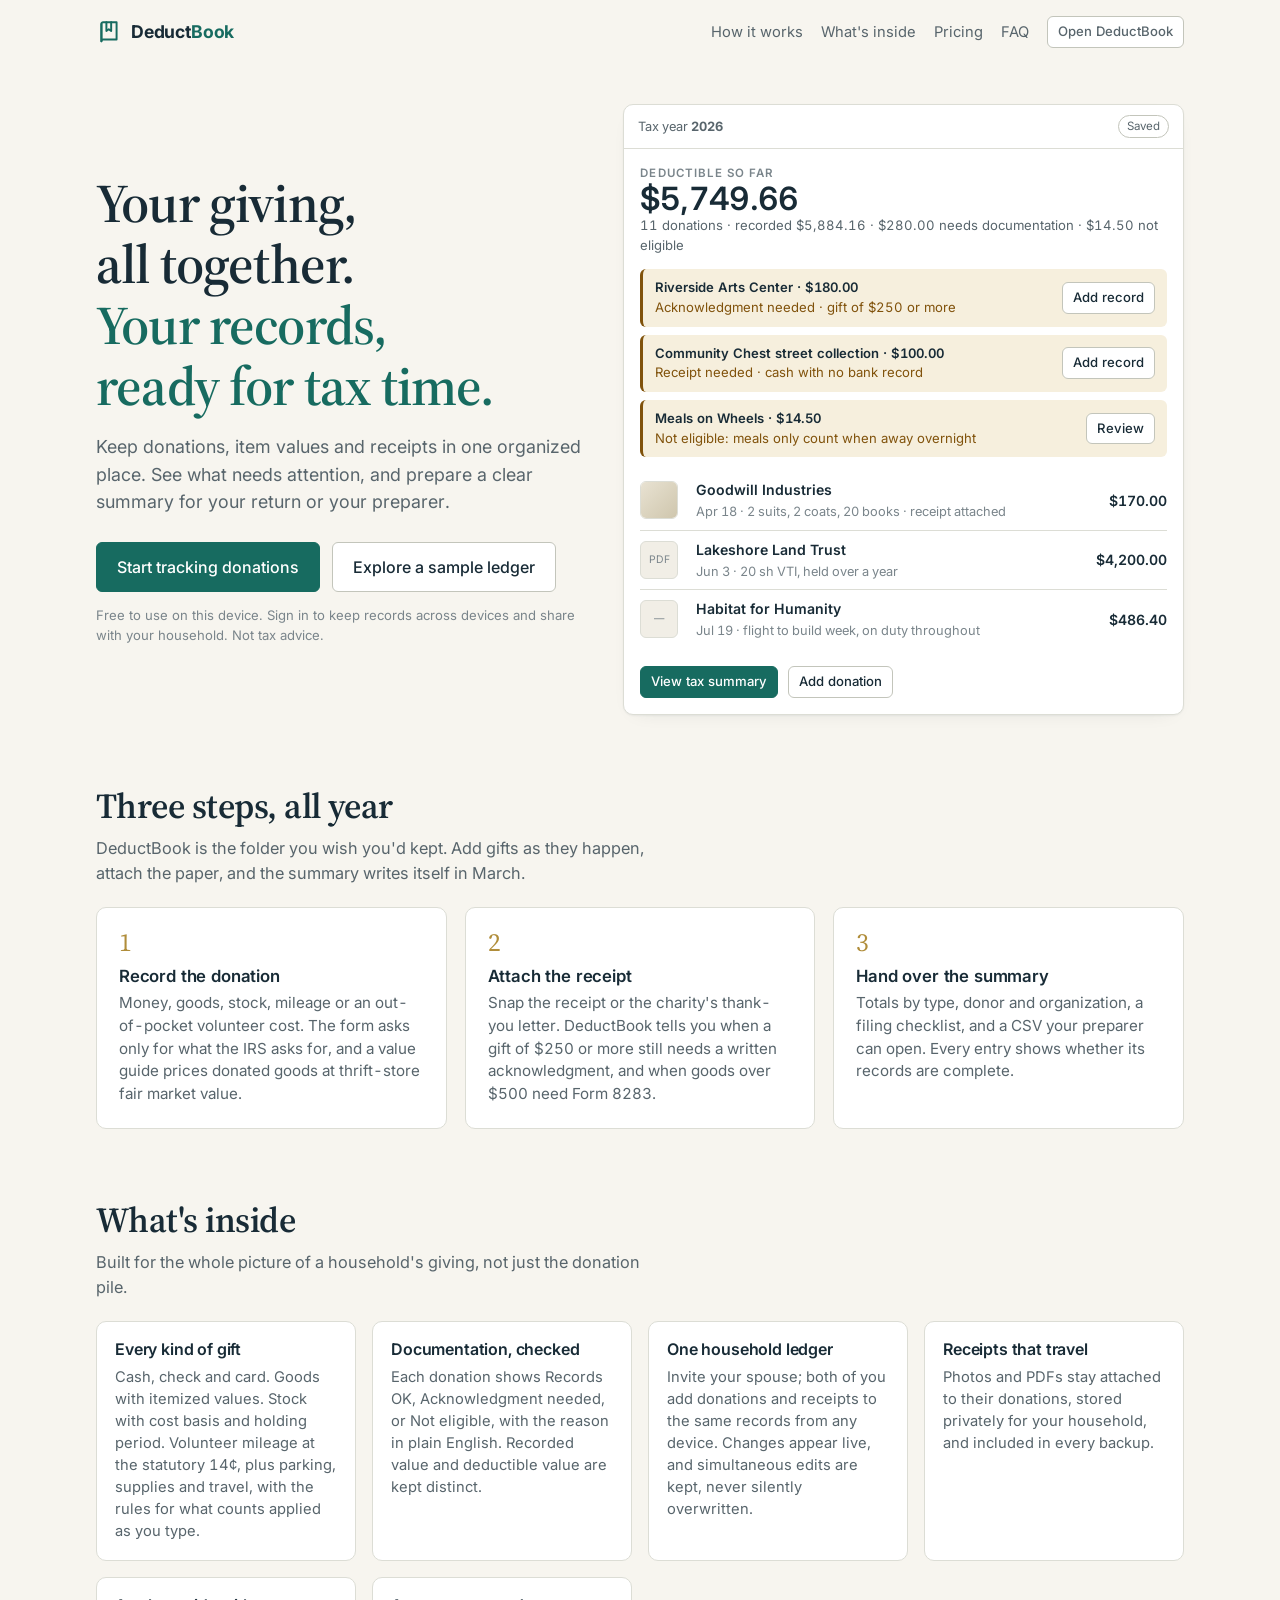
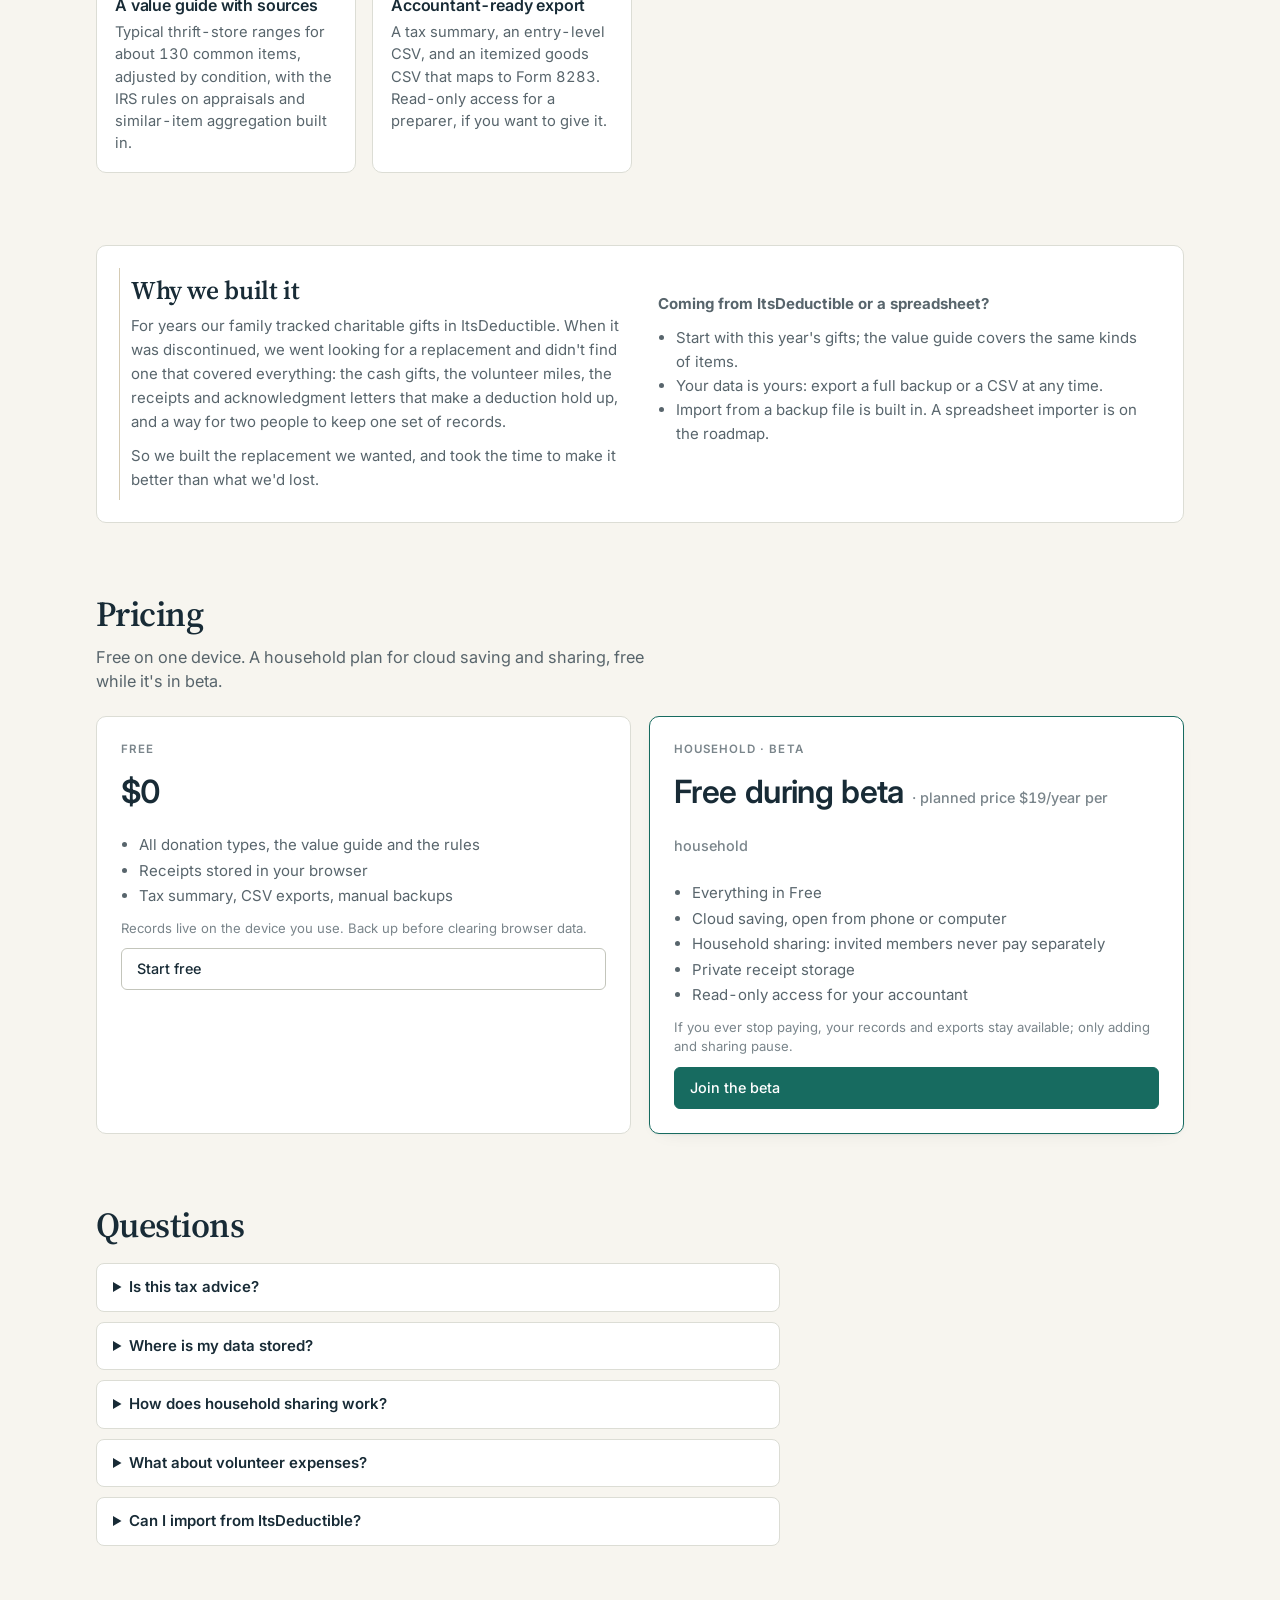
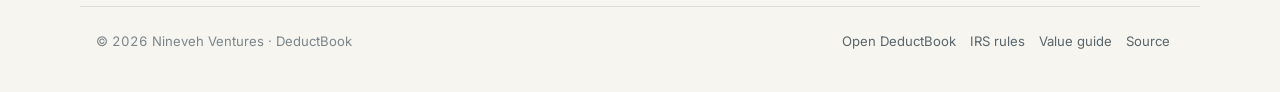
==== index.html @ 0beda6e9 "Rename to DeductBook and redesign: warm-paper palette, Inter + Source Serif 4, landing page at index" ====
<!DOCTYPE html>
<html lang="en">
<head>
<meta charset="UTF-8">
<meta name="viewport" content="width=device-width, initial-scale=1.0, viewport-fit=cover">
<title>DeductBook</title>
<meta name="description" content="Charitable donations, organized for tax time. Keep donations, item values and receipts in one place, see what needs attention, and prepare a clear summary for your return.">
<link rel="icon" href="data:image/svg+xml,%3Csvg xmlns='http://www.w3.org/2000/svg' viewBox='0 0 24 24' fill='none' stroke='%23176b60' stroke-width='2' stroke-linecap='round' stroke-linejoin='round'%3E%3Cpath d='M5 4.5A1.5 1.5 0 0 1 6.5 3H19v16H6.5A1.5 1.5 0 0 0 5 20.5z'/%3E%3Cpath d='M5 20.5V4.5'/%3E%3Cpath d='M14 3v8l-2.2-1.5L9.6 11V3'/%3E%3C/svg%3E">
<link rel="preconnect" href="https://fonts.googleapis.com">
<link rel="stylesheet" href="https://fonts.googleapis.com/css2?family=Inter:wght@400;500;600;700&family=Source+Serif+4:opsz,wght@8..60,600&display=swap">
<link rel="stylesheet" href="css/app.css">
<link rel="stylesheet" href="css/landing.css">
</head>
<body>

<header class="appbar land-header">
  <div class="appbar-inner">
    <a class="logo" href="./">
      <svg viewBox="0 0 24 24" fill="none" stroke="var(--accent)" stroke-width="1.8" stroke-linecap="round" stroke-linejoin="round" aria-hidden="true"><path d="M5 4.5A1.5 1.5 0 0 1 6.5 3H19v16H6.5A1.5 1.5 0 0 0 5 20.5z"/><path d="M5 20.5V4.5"/><path d="M14 3v8l-2.2-1.5L9.6 11V3"/></svg>
      <span class="name">Deduct<b>Book</b></span>
    </a>
    <div class="spacer"></div>
    <nav class="land-nav" aria-label="Page">
      <a href="#how">How it works</a>
      <a href="#features">What's inside</a>
      <a href="#pricing">Pricing</a>
      <a href="#faq">FAQ</a>
      <a class="btn sm" href="app.html">Open DeductBook</a>
    </nav>
  </div>
</header>

<main class="land">
  <section class="hero">
    <div>
      <h1 class="serif">Your giving, all together. <span>Your records, ready for tax time.</span></h1>
      <p class="lede">Keep donations, item values and receipts in one organized place. See what needs attention, and prepare a clear summary for your return or your preparer.</p>
      <div class="cta">
        <a class="btn primary" href="app.html">Start tracking donations</a>
        <a class="btn" href="app.html#sample">Explore a sample ledger</a>
      </div>
      <p class="fine">Free to use on this device. Sign in to keep records across devices and share with your household. Not tax advice.</p>
    </div>

    <!-- The real overview, with sample data -->
    <div class="shot" aria-label="DeductBook overview with sample data">
      <div class="shot-bar"><span>Tax year <b>2026</b></span><span class="pill">Saved</span></div>
      <div class="shot-body">
        <div>
          <div class="eyebrow">Deductible so far</div>
          <div class="big">$5,749.66</div>
          <div class="caption">11 donations · recorded $5,884.16 · $280.00 needs documentation · $14.50 not eligible</div>
        </div>
        <div class="attention-list">
          <div class="attention-item"><div class="what"><b>Riverside Arts Center · $180.00</b><span>Acknowledgment needed · gift of $250 or more</span></div><span class="btn sm">Add record</span></div>
          <div class="attention-item"><div class="what"><b>Community Chest street collection · $100.00</b><span>Receipt needed · cash with no bank record</span></div><span class="btn sm">Add record</span></div>
          <div class="attention-item"><div class="what"><b>Meals on Wheels · $14.50</b><span>Not eligible: meals only count when away overnight</span></div><span class="btn sm">Review</span></div>
        </div>
        <div class="recent">
          <div class="recent-item"><div class="thumb-sm"><div class="receipt-swatch"></div></div><div class="who"><b>Goodwill Industries</b><span>Apr 18 · 2 suits, 2 coats, 20 books · receipt attached</span></div><div class="amt">$170.00</div></div>
          <div class="recent-item"><div class="thumb-sm">PDF</div><div class="who"><b>Lakeshore Land Trust</b><span>Jun 3 · 20 sh VTI, held over a year</span></div><div class="amt">$4,200.00</div></div>
          <div class="recent-item"><div class="thumb-sm">—</div><div class="who"><b>Habitat for Humanity</b><span>Jul 19 · flight to build week, on duty throughout</span></div><div class="amt">$486.40</div></div>
        </div>
        <div class="actions"><span class="btn primary sm">View tax summary</span><span class="btn sm">Add donation</span></div>
      </div>
    </div>
  </section>

  <section id="how">
    <div class="section-head"><h2 class="serif">Three steps, all year</h2><p>DeductBook is the folder you wish you'd kept. Add gifts as they happen, attach the paper, and the summary writes itself in March.</p></div>
    <div class="steps" style="margin-top:22px">
      <div class="step"><div class="n">1</div><h3>Record the donation</h3><p>Money, goods, stock, mileage or an out-of-pocket volunteer cost. The form asks only for what the IRS asks for, and a value guide prices donated goods at thrift-store fair market value.</p></div>
      <div class="step"><div class="n">2</div><h3>Attach the receipt</h3><p>Snap the receipt or the charity's thank-you letter. DeductBook tells you when a gift of $250 or more still needs a written acknowledgment, and when goods over $500 need Form 8283.</p></div>
      <div class="step"><div class="n">3</div><h3>Hand over the summary</h3><p>Totals by type, donor and organization, a filing checklist, and a CSV your preparer can open. Every entry shows whether its records are complete.</p></div>
    </div>
  </section>

  <section id="features">
    <div class="section-head"><h2 class="serif">What's inside</h2><p>Built for the whole picture of a household's giving, not just the donation pile.</p></div>
    <div class="feature-grid" style="margin-top:22px">
      <div class="feature"><h3>Every kind of gift</h3><p>Cash, check and card. Goods with itemized values. Stock with cost basis and holding period. Volunteer mileage at the statutory 14¢, plus parking, supplies and travel, with the rules for what counts applied as you type.</p></div>
      <div class="feature"><h3>Documentation, checked</h3><p>Each donation shows Records OK, Acknowledgment needed, or Not eligible, with the reason in plain English. Recorded value and deductible value are kept distinct.</p></div>
      <div class="feature"><h3>One household ledger</h3><p>Invite your spouse; both of you add donations and receipts to the same records from any device. Changes appear live, and simultaneous edits are kept, never silently overwritten.</p></div>
      <div class="feature"><h3>Receipts that travel</h3><p>Photos and PDFs stay attached to their donations, stored privately for your household, and included in every backup.</p></div>
      <div class="feature"><h3>A value guide with sources</h3><p>Typical thrift-store ranges for about 130 common items, adjusted by condition, with the IRS rules on appraisals and similar-item aggregation built in.</p></div>
      <div class="feature"><h3>Accountant-ready export</h3><p>A tax summary, an entry-level CSV, and an itemized goods CSV that maps to Form 8283. Read-only access for a preparer, if you want to give it.</p></div>
    </div>
  </section>

  <section class="story" id="about">
    <div class="col">
      <h2 class="serif">Why we built it</h2>
      <p>For years our family tracked charitable gifts in ItsDeductible. When it was discontinued, we went looking for a replacement and didn't find one that covered everything: the cash gifts, the volunteer miles, the receipts and acknowledgment letters that make a deduction hold up, and a way for two people to keep one set of records.</p>
      <p>So we built the replacement we wanted, and took the time to make it better than what we'd lost.</p>
    </div>
    <div class="col">
      <p><b>Coming from ItsDeductible or a spreadsheet?</b></p>
      <ul>
        <li>Start with this year's gifts; the value guide covers the same kinds of items.</li>
        <li>Your data is yours: export a full backup or a CSV at any time.</li>
        <li>Import from a backup file is built in. A spreadsheet importer is on the roadmap.</li>
      </ul>
    </div>
  </section>

  <section id="pricing">
    <div class="section-head"><h2 class="serif">Pricing</h2><p>Free on one device. A household plan for cloud saving and sharing, free while it's in beta.</p></div>
    <div class="pricing" style="margin-top:22px">
      <div class="plan">
        <div class="eyebrow">Free</div>
        <div class="price">$0</div>
        <ul>
          <li>All donation types, the value guide and the rules</li>
          <li>Receipts stored in your browser</li>
          <li>Tax summary, CSV exports, manual backups</li>
        </ul>
        <p class="note">Records live on the device you use. Back up before clearing browser data.</p>
        <a class="btn" href="app.html">Start free</a>
      </div>
      <div class="plan featured">
        <div class="eyebrow">Household · beta</div>
        <div class="price">Free during beta <small>· planned price $19/year per household</small></div>
        <ul>
          <li>Everything in Free</li>
          <li>Cloud saving, open from phone or computer</li>
          <li>Household sharing: invited members never pay separately</li>
          <li>Private receipt storage</li>
          <li>Read-only access for your accountant</li>
        </ul>
        <p class="note">If you ever stop paying, your records and exports stay available; only adding and sharing pause.</p>
        <a class="btn primary" href="app.html">Join the beta</a>
      </div>
    </div>
  </section>

  <section id="faq">
    <div class="section-head"><h2 class="serif">Questions</h2></div>
    <div class="faq" style="margin-top:18px">
      <details><summary>Is this tax advice?</summary><p>No. DeductBook organizes your records and explains the IRS rules in plain English, citing Publication 526 and 561. Confirm deductions with a qualified preparer. It doesn't file returns and doesn't promise a refund.</p></details>
      <details><summary>Where is my data stored?</summary><p>Without an account, only in your browser; nothing is uploaded. With a household account, in a database and private file storage where access is limited to the people in your household. Either way you can export everything.</p></details>
      <details><summary>How does household sharing work?</summary><p>Donations belong to a household, not a person. The owner invites people by email. Members can add and edit; viewers, like an accountant, can only read and export. If two people edit the same donation at once, both versions are kept for you to choose from.</p></details>
      <details><summary>What about volunteer expenses?</summary><p>Mileage is deductible at 14¢ a mile plus parking and tolls. Supplies, uniforms with no everyday use, and travel away from home on real charity duty count. Your time, local meals, and childcare don't. DeductBook applies these rules as you fill in the form.</p></details>
      <details><summary>Can I import from ItsDeductible?</summary><p>Not directly yet. You can start with this year's gifts and value items with the same kind of guide. A spreadsheet importer is on the roadmap.</p></details>
    </div>
  </section>
</main>

<footer class="land-footer">
  <div class="inner">
    <span>© 2026 Nineveh Ventures · DeductBook</span>
    <span><a href="app.html">Open DeductBook</a><a href="app.html#rules">IRS rules</a><a href="app.html#guide">Value guide</a><a href="https://github.com/a2raya83/giving-ledger" target="_blank" rel="noopener">Source</a></span>
  </div>
</footer>
</body>
</html>
---- css/app.css ----
/* DeductBook — application stylesheet
   A well-kept tax notebook: warm paper, deep ink, clear numbers, one restrained teal. */
:root {
  color-scheme: light;
  --bg: #f7f5ef;            /* warm paper */
  --surface: #ffffff;
  --surface-2: #f1eee6;
  --ink: #182b36;           /* deep ink */
  --ink-2: #58656c;         /* slate */
  --muted: #7a858b;
  --line: #dcddd5;          /* soft stone */
  --line-strong: #c3c5bb;
  --rule: #d5cbb4;          /* notebook margin rule */
  --accent: #176b60;        /* muted teal */
  --accent-ink: #ffffff;
  --accent-soft: #e2efec;
  --gold: #b08d3a;          /* decorative, sparingly */
  --warn: #80520b;          /* dark amber text */
  --warn-soft: #f6efdd;     /* pale cream */
  --danger: #9b3b2e;
  --danger-soft: #f6e6e2;
  --ok: #176b60;
  --ok-soft: #e2efec;
  --shadow: 0 1px 2px rgba(24,43,54,0.05), 0 6px 20px -14px rgba(24,43,54,0.18);
  --s1: #2a78d6; --s2: #eb6834; --s3: #1baf7a; --s4: #eda100; --s5: #e87ba4;
  --font-display: "Source Serif 4", Georgia, "Times New Roman", serif;
  --font-body: "Inter", "Segoe UI", system-ui, -apple-system, sans-serif;
  --radius: 8px;
}
@media (prefers-color-scheme: dark) {
  :root:not([data-theme="light"]) {
    color-scheme: dark;
    --bg: #15191b; --surface: #1d2226; --surface-2: #252b30;
    --ink: #e9e6de; --ink-2: #b3b9bc; --muted: #8b9498;
    --line: #2f373c; --line-strong: #4a545a; --rule: #4a4636;
    --accent: #5fb8a8; --accent-ink: #0f1a17; --accent-soft: #1d3530;
    --gold: #c9a95a;
    --warn: #e3b268; --warn-soft: #3b2f18;
    --danger: #e08a7d; --danger-soft: #3e2521;
    --ok: #5fb8a8; --ok-soft: #1d3530;
    --shadow: 0 1px 2px rgba(0,0,0,0.3), 0 8px 24px -12px rgba(0,0,0,0.5);
    --s1: #3987e5; --s2: #d95926; --s3: #199e70; --s4: #c98500; --s5: #d55181;
  }
}
:root[data-theme="dark"] {
  color-scheme: dark;
  --bg: #15191b; --surface: #1d2226; --surface-2: #252b30;
  --ink: #e9e6de; --ink-2: #b3b9bc; --muted: #8b9498;
  --line: #2f373c; --line-strong: #4a545a; --rule: #4a4636;
  --accent: #5fb8a8; --accent-ink: #0f1a17; --accent-soft: #1d3530;
  --gold: #c9a95a;
  --warn: #e3b268; --warn-soft: #3b2f18;
  --danger: #e08a7d; --danger-soft: #3e2521;
  --ok: #5fb8a8; --ok-soft: #1d3530;
  --shadow: 0 1px 2px rgba(0,0,0,0.3), 0 8px 24px -12px rgba(0,0,0,0.5);
  --s1: #3987e5; --s2: #d95926; --s3: #199e70; --s4: #c98500; --s5: #d55181;
}

*, *::before, *::after { box-sizing: border-box; }
html, body { margin: 0; }
body {
  font-family: var(--font-body);
  font-size: 15px;
  line-height: 1.5;
  color: var(--ink);
  background: var(--bg);
  -webkit-font-smoothing: antialiased;
  font-variant-numeric: tabular-nums;
}
h1, h2, h3, h4 { font-family: var(--font-body); font-weight: 600; line-height: 1.2; margin: 0; text-wrap: balance; letter-spacing: -0.01em; }
h1 { font-size: 1.2rem; }
h2 { font-size: 1.35rem; }
h3 { font-size: 1.02rem; }
p { margin: 0; }
a { color: var(--accent); }
button { font: inherit; color: inherit; }
input, select, textarea { font: inherit; color: var(--ink); }
[hidden] { display: none !important; }
.sr-only { position: absolute; width: 1px; height: 1px; overflow: hidden; clip: rect(0 0 0 0); white-space: nowrap; }
.num { font-variant-numeric: tabular-nums; }
.muted { color: var(--muted); }
.small { font-size: 0.85rem; }
.eyebrow { font-size: 0.72rem; letter-spacing: 0.09em; text-transform: uppercase; color: var(--muted); font-weight: 600; }

/* Brand mark: a book with a bookmark */
.logo { display: inline-flex; align-items: center; gap: 9px; text-decoration: none; color: var(--ink); }
.logo svg { width: 26px; height: 26px; flex: none; }
.logo .name { font-weight: 700; letter-spacing: -0.01em; font-size: 1.1rem; }
.logo .name b { color: var(--accent); font-weight: 700; }

/* App bar */
.appbar {
  position: sticky; top: env(safe-area-inset-top, 0px); z-index: 20;
  background: var(--surface); border-bottom: 1px solid var(--line);
}
.appbar-inner {
  max-width: 1120px; margin: 0 auto; padding: 10px 16px;
  display: flex; align-items: center; gap: 12px; flex-wrap: wrap;
}
.appbar .spacer { flex: 1; }
.brand-sub { font-size: 0.72rem; color: var(--muted); display: block; margin-top: -2px; }
.yearpick { display: flex; align-items: center; gap: 8px; }
.yearpick label { font-size: 0.8rem; color: var(--ink-2); }
.yearpick select { border: 1px solid var(--line-strong); border-radius: 6px; padding: 6px 8px; background: var(--surface); }

/* Nav tabs */
.tabs {
  max-width: 1120px; margin: 0 auto; padding: 0 16px;
  display: flex; gap: 2px; overflow-x: auto; scrollbar-width: none; align-items: center;
}
.tabs::-webkit-scrollbar { display: none; }
.tab {
  background: none; border: 0; border-bottom: 2px solid transparent;
  padding: 10px 12px; color: var(--ink-2); cursor: pointer; white-space: nowrap;
  font-weight: 500; font-size: 0.92rem;
}
.tab:hover { color: var(--ink); }
.tab[aria-selected="true"] { color: var(--accent); border-bottom-color: var(--accent); font-weight: 600; }
.tab .count { display: inline-block; margin-left: 6px; font-size: 0.72rem; background: var(--surface-2); color: var(--ink-2); padding: 1px 7px; border-radius: 99px; }
.tabs .more { margin-left: auto; display: flex; gap: 2px; }
.tabs .more .tab { font-size: 0.85rem; color: var(--muted); }

main { max-width: 1120px; margin: 0 auto; padding-block: 22px 96px; padding-inline: 16px; }
.view { display: grid; gap: 22px; }
.view-head { display: flex; align-items: flex-end; justify-content: space-between; gap: 16px; flex-wrap: wrap; }
.view-head p { color: var(--ink-2); max-width: 62ch; margin-top: 4px; }

/* Cards & panels: fine borders, restrained shadows */
.card { background: var(--surface); border: 1px solid var(--line); border-radius: var(--radius); padding: 18px; }
.card.raised { box-shadow: var(--shadow); }
.card h3 { margin-bottom: 4px; }
.card-head { display: flex; align-items: center; justify-content: space-between; gap: 12px; margin-bottom: 14px; flex-wrap: wrap; }
.card-head p { color: var(--muted); font-size: 0.88rem; }
/* Notebook margin: a single red-brown rule down the left of the page's key documents */
.ruled { position: relative; padding-left: 26px; }
.ruled::before { content: ""; position: absolute; left: 14px; top: 12px; bottom: 12px; width: 1px; background: var(--rule); }

/* Stat tiles */
.stats { display: grid; grid-template-columns: repeat(auto-fit, minmax(160px, 1fr)); gap: 10px; }
.stat { background: var(--surface); border: 1px solid var(--line); border-radius: var(--radius); padding: 14px 16px; min-width: 0; overflow-wrap: anywhere; }
.stat .label { font-size: 0.8rem; color: var(--ink-2); }
.stat .value { font-weight: 600; font-size: 1.55rem; line-height: 1.1; margin-top: 4px; letter-spacing: -0.01em; }
.stat.hero .value { font-size: 2.2rem; }
.stat .sub { font-size: 0.78rem; color: var(--muted); margin-top: 4px; }
.stat.attention { border-color: var(--warn); }
.stat.attention .value { color: var(--warn); }

/* Overview */
.overview-top { display: grid; grid-template-columns: minmax(0, 1.2fr) minmax(0, 1fr); gap: 14px; align-items: stretch; }
.overview-hero { display: grid; gap: 6px; }
.overview-hero .big { font-size: 2.6rem; font-weight: 600; letter-spacing: -0.02em; line-height: 1.05; }
.overview-hero .caption { color: var(--ink-2); font-size: 0.9rem; }
.overview-hero .row { display: flex; gap: 14px; flex-wrap: wrap; margin-top: 10px; font-size: 0.85rem; color: var(--ink-2); }
.overview-hero .row b { color: var(--ink); font-weight: 600; }
.attention-list { display: grid; gap: 8px; }
.attention-item { display: flex; align-items: center; gap: 10px; padding: 9px 12px; border-radius: 6px; background: var(--warn-soft); border-left: 3px solid var(--warn); font-size: 0.88rem; }
.attention-item .what { flex: 1; min-width: 0; }
.attention-item .what b { display: block; font-weight: 600; color: var(--ink); }
.attention-item .what span { color: var(--warn); }
.next-steps { display: grid; gap: 8px; }
.next-step { display: flex; align-items: center; gap: 10px; padding: 10px 12px; border: 1px solid var(--line); border-radius: 6px; background: var(--surface); }
.next-step .n { width: 22px; height: 22px; border-radius: 99px; background: var(--accent-soft); color: var(--accent); display: grid; place-items: center; font-size: 0.75rem; font-weight: 700; flex: none; }
.next-step .t { flex: 1; min-width: 0; font-size: 0.9rem; }
.next-step .t span { display: block; color: var(--muted); font-size: 0.78rem; }
.recent { display: grid; gap: 0; }
.recent-item { display: grid; grid-template-columns: 44px 1fr auto; gap: 12px; align-items: center; padding: 10px 0; border-bottom: 1px solid var(--line); }
.recent-item:last-child { border-bottom: 0; }
.recent-item .thumb-sm { width: 44px; height: 44px; border-radius: 6px; background: var(--surface-2); border: 1px solid var(--line); overflow: hidden; display: grid; place-items: center; font-size: 0.65rem; color: var(--muted); }
.recent-item .thumb-sm img { width: 100%; height: 100%; object-fit: cover; }
.recent-item .who { min-width: 0; }
.recent-item .who b { display: block; font-weight: 600; white-space: nowrap; overflow: hidden; text-overflow: ellipsis; }
.recent-item .who span { font-size: 0.8rem; color: var(--muted); }
.recent-item .amt { font-weight: 600; white-space: nowrap; }

/* Breakdown bar */
.breakdown { display: grid; gap: 10px; }
.bar { display: flex; height: 20px; border-radius: 5px; overflow: hidden; background: var(--surface-2); gap: 2px; }
.bar span { display: block; height: 100%; min-width: 0; }
.legend { display: flex; flex-wrap: wrap; gap: 6px 18px; font-size: 0.85rem; }
.legend .key { display: inline-flex; align-items: center; gap: 7px; color: var(--ink-2); }
.legend .swatch { width: 10px; height: 10px; border-radius: 3px; display: inline-block; }
.legend .key b { color: var(--ink); font-weight: 600; }
.c1 { background: var(--s1); } .c2 { background: var(--s2); } .c3 { background: var(--s3); } .c4 { background: var(--s4); } .c5 { background: var(--s5); }

/* Forms */
.form-grid { display: grid; grid-template-columns: repeat(12, minmax(0, 1fr)); gap: 12px 14px; }
.field { display: flex; flex-direction: column; gap: 5px; grid-column: span 6; min-width: 0; }
.field.w3 { grid-column: span 3; } .field.w4 { grid-column: span 4; } .field.w8 { grid-column: span 8; } .field.w12 { grid-column: span 12; }
.field label { font-size: 0.8rem; font-weight: 600; color: var(--ink-2); }
.field .hint { font-size: 0.76rem; color: var(--muted); }
.field input, .field select, .field textarea {
  background: var(--surface); border: 1px solid var(--line-strong); border-radius: 6px;
  padding: 8px 10px; min-height: 38px; width: 100%;
}
.field textarea { min-height: 70px; resize: vertical; }
.field input:focus-visible, .field select:focus-visible, .field textarea:focus-visible, .btn:focus-visible, .tab:focus-visible {
  outline: 2px solid var(--accent); outline-offset: 2px;
}
.form-section { grid-column: span 12; display: flex; align-items: center; gap: 10px; margin-top: 4px; font-size: 0.75rem; letter-spacing: 0.08em; text-transform: uppercase; color: var(--muted); font-weight: 600; }
.form-section::after { content: ""; flex: 1; height: 1px; background: var(--line); }
.check { display: flex; align-items: flex-start; gap: 9px; font-size: 0.9rem; grid-column: span 6; min-width: 0; }
.check > span { min-width: 0; overflow-wrap: anywhere; }
.check input { margin-top: 3px; accent-color: var(--accent); }
.check .hint { display: block; font-size: 0.76rem; color: var(--muted); }
.check.w12 { grid-column: span 12; }
.money-input { position: relative; }
.money-input::before { content: "$"; position: absolute; left: 10px; top: 50%; transform: translateY(-50%); color: var(--muted); }
.money-input input { padding-left: 22px; }

.segmented { display: flex; flex-wrap: wrap; gap: 6px; }
.segmented button {
  border: 1px solid var(--line-strong); background: var(--surface); border-radius: 99px;
  padding: 7px 13px; cursor: pointer; font-size: 0.88rem; color: var(--ink-2);
}
.segmented button[aria-pressed="true"] { background: var(--accent); color: var(--accent-ink); border-color: var(--accent); }

.btn {
  display: inline-flex; align-items: center; gap: 7px; border-radius: 6px; padding: 9px 15px;
  border: 1px solid var(--line-strong); background: var(--surface); cursor: pointer; font-weight: 500; font-size: 0.9rem;
  text-decoration: none; color: var(--ink);
}
.btn:hover { background: var(--surface-2); }
.btn.primary { background: var(--accent); color: var(--accent-ink); border-color: var(--accent); }
.btn.primary:hover { filter: brightness(1.08); }
.btn.danger { color: var(--danger); border-color: var(--danger); }
.btn.danger:hover { background: var(--danger-soft); }
.btn.sm { padding: 5px 10px; font-size: 0.82rem; }
.btn.link { border: 0; background: none; color: var(--accent); padding: 4px 6px; }
.btn:disabled { opacity: 0.5; cursor: not-allowed; }
.actions { display: flex; gap: 10px; flex-wrap: wrap; align-items: center; margin-top: 16px; }

/* Items sub-table (non-cash) */
.items { display: grid; gap: 8px; }
.item-row { display: grid; grid-template-columns: 2fr 1.2fr 1fr 0.6fr 0.9fr 0.9fr auto; gap: 8px; align-items: center; }
.item-row .cell { display: contents; font-weight: 400; font-size: 1rem; }
.item-row .cell > span { display: none; }
.item-row input, .item-row select { border: 1px solid var(--line-strong); border-radius: 6px; padding: 7px 9px; min-height: 36px; background: var(--surface); width: 100%; min-width: 0; }
.item-row .total { text-align: right; font-weight: 600; }
.items-head { display: grid; grid-template-columns: 2fr 1.2fr 1fr 0.6fr 0.9fr 0.9fr auto; gap: 8px; font-size: 0.72rem; font-weight: 600; color: var(--muted); text-transform: uppercase; letter-spacing: 0.06em; }
.icon-btn { border: 0; background: none; cursor: pointer; color: var(--muted); font-size: 1.1rem; padding: 4px 6px; border-radius: 6px; line-height: 1; }
.icon-btn:hover { color: var(--danger); background: var(--danger-soft); }

/* Flags / insight */
.flags { display: grid; gap: 8px; }
.flag { display: flex; gap: 10px; align-items: flex-start; padding: 9px 12px; border-radius: 6px; font-size: 0.88rem; border-left: 3px solid; }
.flag.info { background: var(--surface-2); border-color: var(--line-strong); color: var(--ink-2); }
.flag.ok { background: var(--ok-soft); border-color: var(--ok); }
.flag.warn, .flag.docs, .flag.limit { background: var(--warn-soft); border-color: var(--warn); }
.flag.stop { background: var(--danger-soft); border-color: var(--danger); }
.flag b { font-weight: 600; }
.insight { position: sticky; top: 96px; }
.insight .verdict { font-size: 1.3rem; font-weight: 600; margin-bottom: 6px; letter-spacing: -0.01em; }
.insight .verdict.ok { color: var(--ok); } .insight .verdict.warn, .insight .verdict.docs { color: var(--warn); } .insight .verdict.stop { color: var(--danger); }
.two-col { display: grid; grid-template-columns: minmax(0, 1fr) 320px; gap: 18px; align-items: start; }

/* Receipts */
.drop {
  border: 1.5px dashed var(--line-strong); border-radius: 6px; padding: 14px; text-align: center; color: var(--ink-2); font-size: 0.88rem; cursor: pointer;
  background: var(--surface-2);
}
.drop.over { border-color: var(--accent); background: var(--accent-soft); }
.thumbs { display: flex; flex-wrap: wrap; gap: 8px; margin-top: 10px; }
.thumb { position: relative; width: 84px; height: 84px; border-radius: 6px; overflow: hidden; border: 1px solid var(--line); background: var(--surface-2); display: grid; place-items: center; font-size: 0.7rem; color: var(--ink-2); text-align: center; padding: 4px; }
.thumb img { width: 100%; height: 100%; object-fit: cover; }
.thumb .rm { position: absolute; top: 3px; right: 3px; background: var(--surface); border: 1px solid var(--line); border-radius: 99px; width: 20px; height: 20px; font-size: 0.75rem; cursor: pointer; line-height: 1; display: grid; place-items: center; }
.receipt-grid { display: grid; grid-template-columns: repeat(auto-fill, minmax(170px, 1fr)); gap: 12px; }
.receipt-card { border: 1px solid var(--line); border-radius: 6px; overflow: hidden; background: var(--surface); }
.receipt-card .img { height: 130px; background: var(--surface-2); display: grid; place-items: center; overflow: hidden; cursor: pointer; }
.receipt-card img { width: 100%; height: 100%; object-fit: cover; }
.receipt-card .meta { padding: 8px 10px; font-size: 0.8rem; }
.receipt-card .meta b { display: block; font-weight: 600; }

/* Ledger table */
.table-wrap { overflow-x: auto; }
table { width: 100%; border-collapse: collapse; font-size: 0.9rem; }
th { text-align: left; font-size: 0.72rem; text-transform: uppercase; letter-spacing: 0.07em; color: var(--muted); padding: 8px 10px; border-bottom: 1px solid var(--line-strong); font-weight: 600; white-space: nowrap; }
td { padding: 10px; border-bottom: 1px solid var(--line); vertical-align: top; }
td.r, th.r { text-align: right; }
tr.entry:hover td { background: var(--surface-2); }
td .org { font-weight: 600; }
td .sub { font-size: 0.8rem; color: var(--muted); }
.pill { display: inline-block; font-size: 0.72rem; padding: 2px 8px; border-radius: 99px; border: 1px solid var(--line-strong); color: var(--ink-2); white-space: nowrap; }
.pill.k-cash { border-color: var(--s1); } .pill.k-noncash { border-color: var(--s2); } .pill.k-stock { border-color: var(--s3); } .pill.k-mileage { border-color: var(--s4); } .pill.k-expense { border-color: var(--s5); }
.dot { display: inline-block; width: 8px; height: 8px; border-radius: 99px; margin-right: 5px; }
.badge { display: inline-flex; align-items: center; gap: 4px; font-size: 0.74rem; padding: 2px 8px; border-radius: 99px; white-space: nowrap; }
.badge::before { content: "●"; font-size: 0.55rem; }
.badge.warn, .badge.docs { background: var(--warn-soft); color: var(--warn); }
.badge.ok { background: var(--ok-soft); color: var(--ok); }
.badge.stop { background: var(--danger-soft); color: var(--danger); }
.badge.conflict { background: var(--danger-soft); color: var(--danger); }
.row-actions { display: flex; gap: 4px; justify-content: flex-end; white-space: nowrap; }
.filters { display: flex; gap: 10px; flex-wrap: wrap; align-items: center; margin-bottom: 12px; }
.filters input, .filters select { border: 1px solid var(--line-strong); border-radius: 6px; padding: 7px 10px; background: var(--surface); min-height: 36px; }
.empty { padding: 34px 16px; text-align: center; color: var(--ink-2); display: grid; gap: 10px; justify-items: center; }
.empty h3 { font-size: 1.1rem; }

/* Value guide */
.guide-table td:first-child { font-weight: 500; }
.guide-table .range { white-space: nowrap; }
.callout { background: var(--accent-soft); border-radius: var(--radius); padding: 14px 16px; font-size: 0.9rem; display: grid; gap: 6px; }
.callout.warn { background: var(--warn-soft); }
.callout h4 { font-size: 0.95rem; }
.rule-list { display: grid; gap: 10px; margin: 0; padding: 0; list-style: none; }
.rule-list li { display: grid; grid-template-columns: 26px 1fr; gap: 10px; align-items: start; }
.rule-list .mark { width: 22px; height: 22px; border-radius: 99px; display: grid; place-items: center; font-size: 0.75rem; font-weight: 700; }
.rule-list .yes { background: var(--ok-soft); color: var(--ok); }
.rule-list .no { background: var(--danger-soft); color: var(--danger); }
.rule-list .maybe { background: var(--warn-soft); color: var(--warn); }
.rule-list b { font-weight: 600; }
.rule-list p { font-size: 0.88rem; color: var(--ink-2); }

/* Tax summary: a deliverable */
.summary-grid { display: grid; grid-template-columns: repeat(auto-fit, minmax(300px, 1fr)); gap: 18px; }
.summary-doc { background: var(--surface); border: 1px solid var(--line); border-radius: var(--radius); padding: 22px 22px 22px 34px; position: relative; }
.summary-doc::before { content: ""; position: absolute; left: 22px; top: 18px; bottom: 18px; width: 1px; background: var(--rule); }
.summary-doc .doc-title { font-family: var(--font-display); font-size: 1.6rem; font-weight: 600; letter-spacing: -0.01em; }
.summary-doc .doc-sub { color: var(--ink-2); font-size: 0.9rem; margin-top: 2px; }
.kv { display: grid; grid-template-columns: 1fr auto; gap: 6px 14px; font-size: 0.92rem; margin: 0; }
.kv dt { color: var(--ink-2); } .kv dd { margin: 0; text-align: right; font-weight: 600; }
.kv .total { border-top: 1px solid var(--line-strong); padding-top: 6px; margin-top: 2px; }
.checklist { display: grid; gap: 8px; }
.checklist .item { display: grid; grid-template-columns: 22px 1fr; gap: 10px; align-items: start; font-size: 0.9rem; }
.checklist .item .mk { width: 18px; height: 18px; border-radius: 5px; display: grid; place-items: center; font-size: 0.7rem; font-weight: 700; margin-top: 2px; }
.mk.need { background: var(--warn-soft); color: var(--warn); } .mk.done { background: var(--ok-soft); color: var(--ok); } .mk.na { background: var(--surface-2); color: var(--muted); }

/* Modal & toast */
.modal-back { position: fixed; inset: 0; background: rgba(24,43,54,0.5); display: grid; place-items: center; z-index: 50; padding: 16px; }
.modal { background: var(--surface); border-radius: 10px; max-width: 560px; width: 100%; max-height: 90vh; overflow: auto; padding: 20px; box-shadow: var(--shadow); }
.modal.wide { max-width: 820px; }
.modal h3 { margin-bottom: 8px; }
.modal p { color: var(--ink-2); }
.modal img { max-width: 100%; border-radius: 6px; }
.toast { position: fixed; left: 50%; bottom: calc(20px + env(safe-area-inset-bottom, 0px)); transform: translateX(-50%) translateY(20px); background: var(--ink); color: var(--bg); padding: 10px 16px; border-radius: 6px; font-size: 0.9rem; opacity: 0; transition: opacity .2s, transform .2s; z-index: 60; pointer-events: none; max-width: calc(100% - 32px); }
.toast.show { opacity: 1; transform: translateX(-50%) translateY(0); }
footer { max-width: 1120px; margin: 0 auto; padding: 0 16px 40px; color: var(--muted); font-size: 0.8rem; line-height: 1.6; }
details.help summary { cursor: pointer; color: var(--accent); font-weight: 500; }
details.help { font-size: 0.88rem; color: var(--ink-2); }
kbd { font-family: inherit; background: var(--surface-2); border: 1px solid var(--line); border-radius: 4px; padding: 0 5px; font-size: 0.8rem; }
pre.export { background: var(--surface-2); border-radius: 6px; padding: 10px; font-size: 0.75rem; max-height: 220px; overflow: auto; white-space: pre; }
code { font-size: 0.8rem; background: var(--surface-2); padding: 1px 5px; border-radius: 4px; overflow-wrap: anywhere; }

/* Support & account */
.support { display: flex; justify-content: space-between; align-items: center; gap: 14px; flex-wrap: wrap; }
.support h4 { margin-bottom: 4px; }
.support > div:first-child { display: grid; gap: 4px; max-width: 60ch; }
.support-links { display: inline-flex; gap: 8px; flex-wrap: wrap; align-items: center; }
.support-foot { margin-bottom: 10px; color: var(--ink-2); }
.support-foot .support-links { margin-left: 6px; vertical-align: middle; }
.save-status { font-size: 0.78rem; padding: 4px 10px; border-radius: 99px; background: var(--surface-2); color: var(--ink-2); white-space: nowrap; }
.save-status[data-state="saved"] { background: var(--ok-soft); color: var(--ok); }
.save-status[data-state="saving"] { background: var(--surface-2); color: var(--ink-2); }
.save-status[data-state="failed"], .save-status[data-state="offline"], .save-status[data-state="denied"] { background: var(--danger-soft); color: var(--danger); cursor: pointer; }
#cloudHint { display: flex; align-items: center; gap: 12px; flex-wrap: wrap; }
#cloudHint span { flex: 1; min-width: 200px; }

/* Mobile action bar: add a donation, photograph a receipt */
.mobile-bar { display: none; }

@media (max-width: 860px) {
  .two-col { grid-template-columns: 1fr; }
  .insight { position: static; }
  .overview-top { grid-template-columns: 1fr; }
}
@media (max-width: 640px) {
  .field, .field.w3, .field.w4, .field.w8, .check { grid-column: span 12; }
  .item-row { grid-template-columns: repeat(2, minmax(0, 1fr)); border: 1px solid var(--line); border-radius: 6px; padding: 10px; }
  .items-head { display: none; }
  .item-row .cell { display: flex; flex-direction: column; gap: 3px; min-width: 0; }
  .item-row .cell > span { display: block; font-size: 0.7rem; font-weight: 600; color: var(--muted); text-transform: uppercase; letter-spacing: 0.06em; }
  .item-row .cell.desc-cell { grid-column: span 2; }
  .item-row .total::before { content: "Total: "; color: var(--muted); font-weight: 500; }
  .item-row .total { text-align: left; }
  .stat.hero .value { font-size: 1.8rem; }
  .overview-hero .big { font-size: 2.1rem; }
  .appbar-inner { gap: 8px; }
  .brand-sub { display: none; }
  .mobile-bar {
    display: flex; gap: 8px; position: fixed; left: 0; right: 0; bottom: 0; z-index: 30;
    padding: 10px 16px calc(10px + env(safe-area-inset-bottom, 0px));
    background: var(--surface); border-top: 1px solid var(--line);
  }
  .mobile-bar .btn { flex: 1; justify-content: center; min-height: 44px; }
  td .sub { white-space: normal; }
}
@media (prefers-reduced-motion: reduce) { * { transition: none !important; animation: none !important; } }
@media print {
  .appbar, .tabs, .actions, .filters, .row-actions, footer, .drop, .btn, .mobile-bar { display: none !important; }
  body { background: #fff; color: #000; }
  .card, .summary-doc { border-color: #999; break-inside: avoid; }
}
---- css/landing.css ----
/* DeductBook — landing page (shares tokens with app.css) */
.land-header { background: var(--bg); border-bottom: 0; position: static; }
.land-header .appbar-inner { padding-block: 16px; }
.land-nav { display: flex; gap: 18px; align-items: center; font-size: 0.92rem; }
.land-nav a { color: var(--ink-2); text-decoration: none; }
.land-nav a:hover { color: var(--ink); }
.land { max-width: 1120px; margin: 0 auto; padding: 0 16px 60px; display: grid; gap: 72px; }
.serif { font-family: var(--font-display); font-weight: 600; letter-spacing: -0.015em; line-height: 1.12; }

.hero { display: grid; grid-template-columns: minmax(0, 1fr) minmax(0, 1.15fr); gap: 40px; align-items: center; padding-top: 40px; }
.hero h1 { font-size: clamp(2.2rem, 4.6vw, 3.4rem); }
.hero h1 span { display: block; color: var(--accent); }
.hero .lede { font-size: 1.12rem; color: var(--ink-2); max-width: 46ch; margin-top: 16px; line-height: 1.55; }
.hero .cta { display: flex; gap: 12px; flex-wrap: wrap; margin-top: 26px; }
.hero .cta .btn { padding: 12px 20px; font-size: 1rem; }
.hero .fine { margin-top: 14px; font-size: 0.82rem; color: var(--muted); }

/* A faithful rendering of the app's overview, with sample data */
.shot { background: var(--surface); border: 1px solid var(--line); border-radius: 10px; box-shadow: var(--shadow); overflow: hidden; }
.shot-bar { display: flex; align-items: center; gap: 10px; padding: 10px 14px; border-bottom: 1px solid var(--line); font-size: 0.8rem; color: var(--ink-2); }
.shot-bar .pill { margin-left: auto; }
.shot-body { padding: 16px; display: grid; gap: 14px; }
.shot .big { font-size: 2rem; font-weight: 600; letter-spacing: -0.02em; line-height: 1.05; }
.shot .caption { color: var(--ink-2); font-size: 0.82rem; }
.shot .attention-item { font-size: 0.82rem; }
.shot .recent-item { padding: 8px 0; font-size: 0.88rem; }
.shot .recent-item .thumb-sm { width: 38px; height: 38px; }
.shot .actions { margin-top: 4px; }
.shot .receipt-swatch { width: 100%; height: 100%; background: linear-gradient(135deg, #e8e2d2, #cfc6ad); }

.steps { display: grid; grid-template-columns: repeat(3, minmax(0, 1fr)); gap: 18px; }
.step { background: var(--surface); border: 1px solid var(--line); border-radius: 10px; padding: 22px; }
.step .n { font-family: var(--font-display); font-size: 1.6rem; color: var(--gold); line-height: 1; }
.step h3 { margin-top: 10px; font-size: 1.05rem; }
.step p { color: var(--ink-2); margin-top: 6px; font-size: 0.95rem; }

.section-head { max-width: 62ch; }
.section-head h2 { font-size: clamp(1.6rem, 3vw, 2.2rem); }
.section-head p { color: var(--ink-2); margin-top: 10px; font-size: 1.02rem; }

.feature-grid { display: grid; grid-template-columns: repeat(auto-fit, minmax(240px, 1fr)); gap: 16px; }
.feature { padding: 18px; border: 1px solid var(--line); border-radius: 10px; background: var(--surface); }
.feature h3 { font-size: 1rem; }
.feature p { color: var(--ink-2); font-size: 0.92rem; margin-top: 6px; }

.story { display: grid; grid-template-columns: minmax(0, 1fr) minmax(0, 1fr); gap: 36px; align-items: start; padding: 30px 34px; border: 1px solid var(--line); border-radius: 10px; background: var(--surface); position: relative; }
.story::before { content: ""; position: absolute; left: 22px; top: 22px; bottom: 22px; width: 1px; background: var(--rule); }
.story h2 { font-size: 1.6rem; }
.story p { color: var(--ink-2); margin-top: 10px; line-height: 1.6; }
.story .col + .col { padding-top: 6px; }
.story ul { margin: 10px 0 0; padding-left: 18px; color: var(--ink-2); line-height: 1.6; }

.pricing { display: grid; grid-template-columns: repeat(auto-fit, minmax(280px, 1fr)); gap: 18px; }
.plan { border: 1px solid var(--line); border-radius: 10px; padding: 24px; background: var(--surface); display: grid; gap: 10px; align-content: start; }
.plan.featured { border-color: var(--accent); box-shadow: var(--shadow); }
.plan .price { font-size: 2rem; font-weight: 600; letter-spacing: -0.02em; }
.plan .price small { font-size: 0.9rem; font-weight: 500; color: var(--muted); letter-spacing: 0; }
.plan ul { margin: 6px 0 0; padding-left: 18px; color: var(--ink-2); line-height: 1.7; }
.plan .note { font-size: 0.82rem; color: var(--muted); }

.faq { display: grid; gap: 10px; max-width: 76ch; }
.faq details { border: 1px solid var(--line); border-radius: 8px; background: var(--surface); padding: 12px 16px; }
.faq summary { cursor: pointer; font-weight: 600; }
.faq p { color: var(--ink-2); margin-top: 8px; font-size: 0.95rem; line-height: 1.55; }

.land-footer { border-top: 1px solid var(--line); padding: 24px 16px 40px; color: var(--muted); font-size: 0.82rem; }
.land-footer .inner { max-width: 1120px; margin: 0 auto; display: flex; gap: 18px; flex-wrap: wrap; justify-content: space-between; }
.land-footer a { color: var(--ink-2); text-decoration: none; margin-right: 14px; }

@media (max-width: 860px) {
  .hero { grid-template-columns: 1fr; padding-top: 16px; }
  .steps { grid-template-columns: 1fr; }
  .story { grid-template-columns: 1fr; padding: 22px 22px 22px 30px; }
  .land { gap: 52px; }
  .land-nav { display: none; }
}
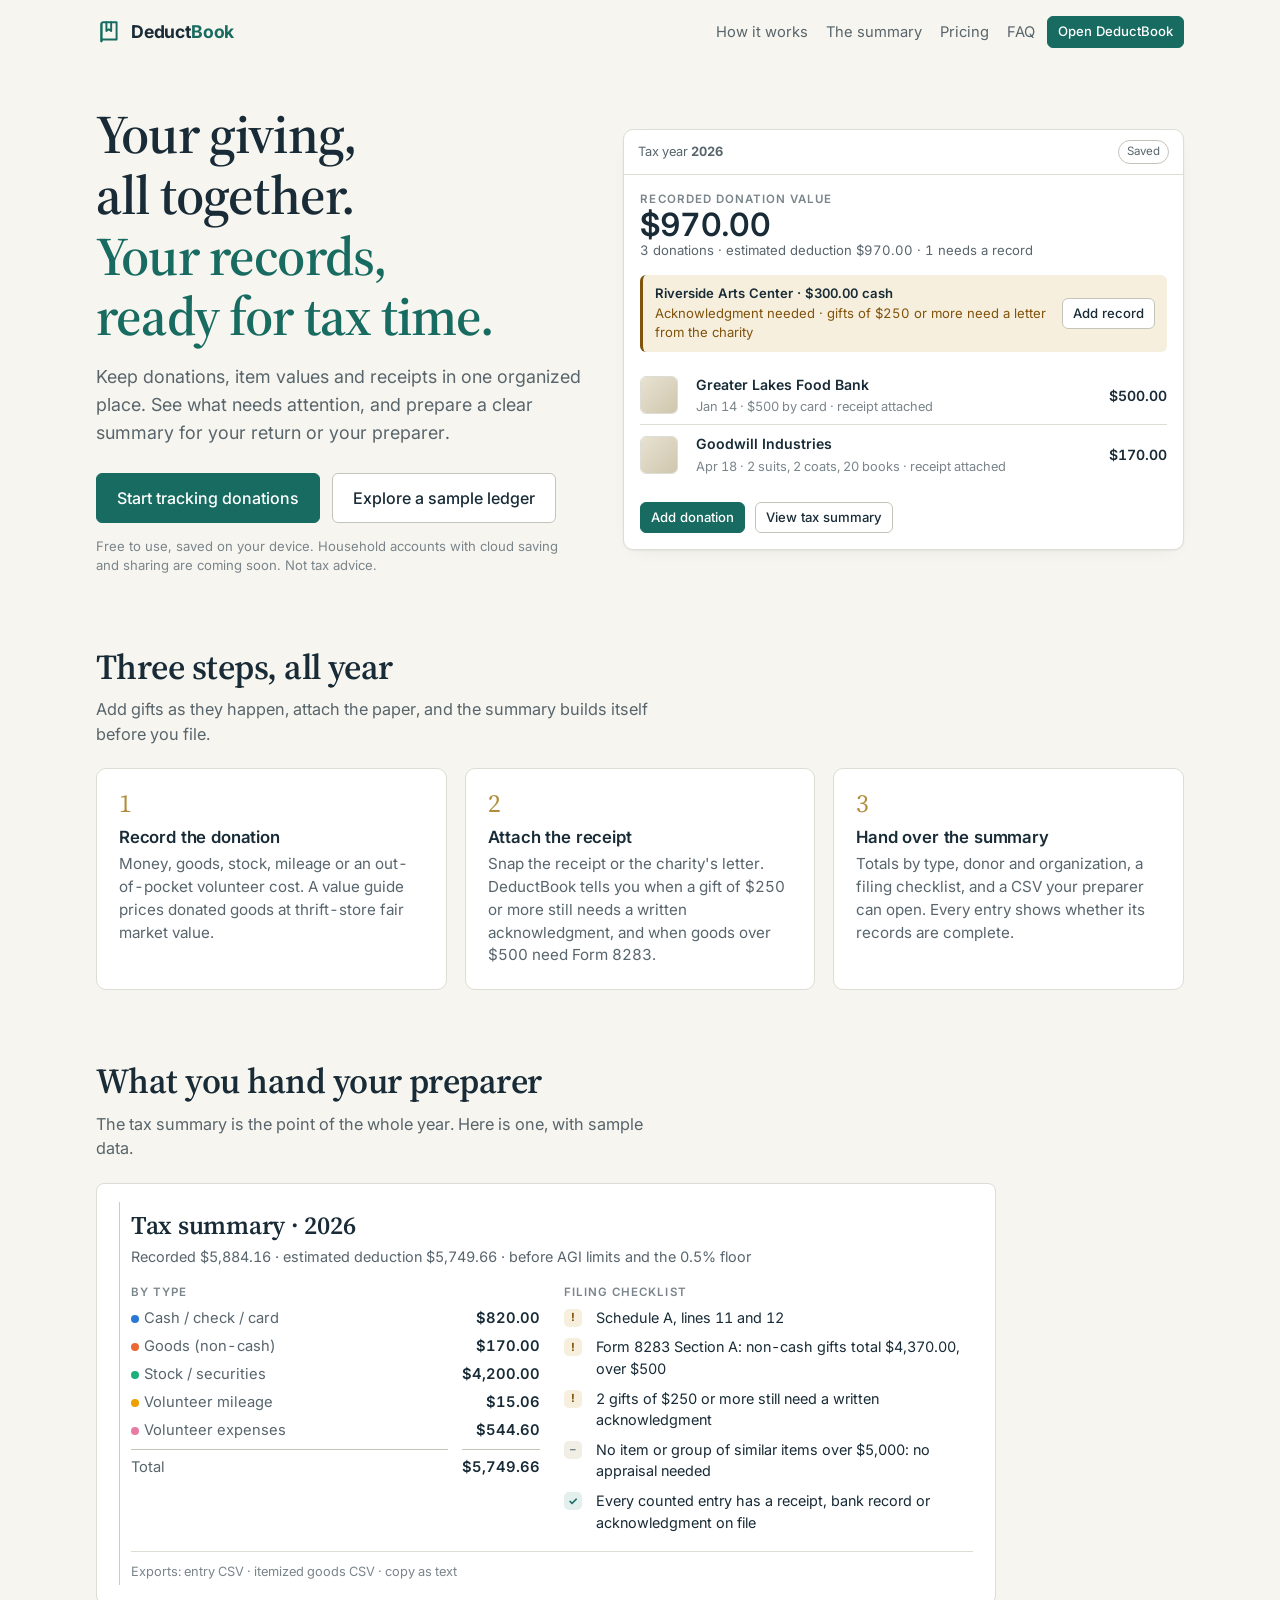
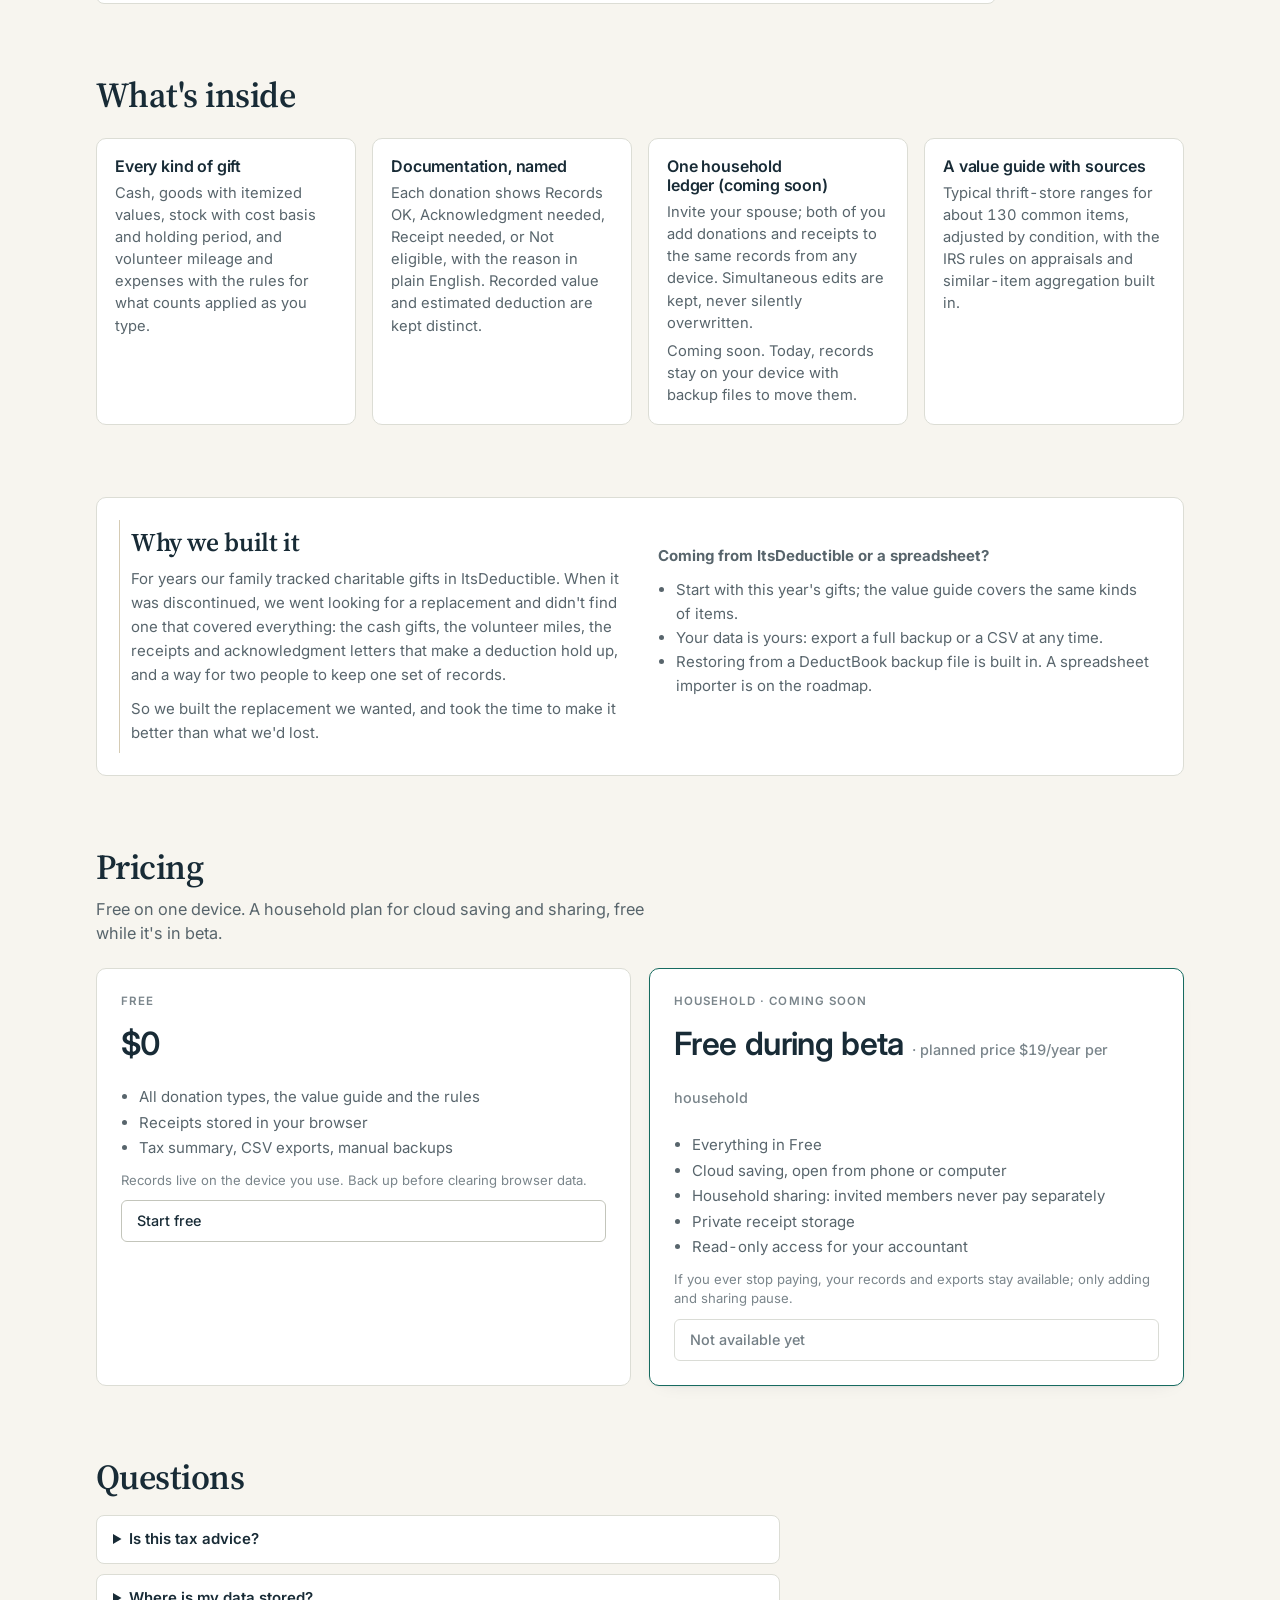
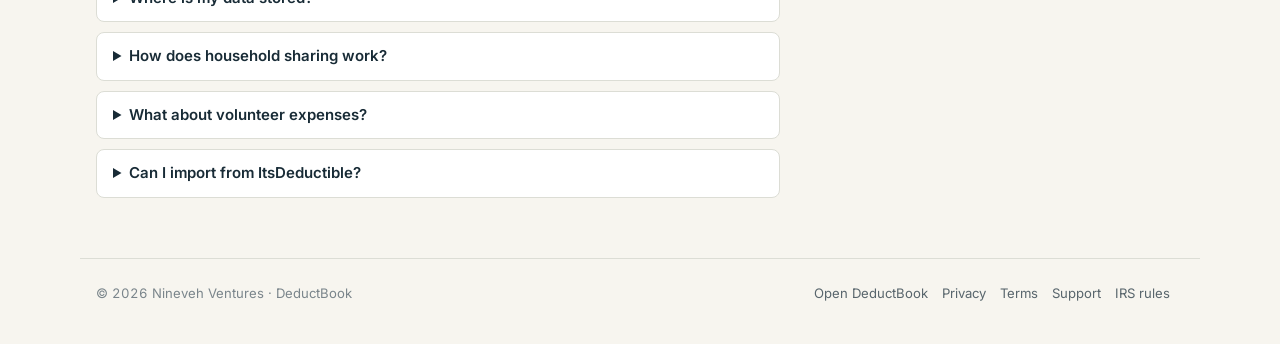
==== commit c65fe488: "Onboarding and copy pass: landing reflects cloud availability, recorded value leads with the deducti" ====
--- a/index.html
+++ b/index.html
@@ -10,6 +10,8 @@
 <link rel="stylesheet" href="https://fonts.googleapis.com/css2?family=Inter:wght@400;500;600;700&family=Source+Serif+4:opsz,wght@8..60,600&display=swap">
 <link rel="stylesheet" href="css/app.css">
 <link rel="stylesheet" href="css/landing.css">
+<script src="js/config.js"></script>
+<script src="js/config.local.js"></script>
 </head>
 <body>
 
@@ -22,11 +24,11 @@
     <div class="spacer"></div>
     <nav class="land-nav" aria-label="Page">
       <a href="#how">How it works</a>
-      <a href="#features">What's inside</a>
+      <a href="#summary">The summary</a>
       <a href="#pricing">Pricing</a>
       <a href="#faq">FAQ</a>
-      <a class="btn sm" href="app.html">Open DeductBook</a>
     </nav>
+    <a class="btn sm primary" href="app.html">Open DeductBook</a>
   </div>
 </header>
 
@@ -39,51 +41,81 @@
         <a class="btn primary" href="app.html">Start tracking donations</a>
         <a class="btn" href="app.html#sample">Explore a sample ledger</a>
       </div>
-      <p class="fine">Free to use on this device. Sign in to keep records across devices and share with your household. Not tax advice.</p>
+      <p class="fine" data-cloud="off">Free to use, saved on your device. Household accounts with cloud saving and sharing are coming soon. Not tax advice.</p>
+      <p class="fine" data-cloud="on" hidden>Free to use on this device. Sign in to keep records across devices and share with your household. Not tax advice.</p>
     </div>
 
-    <!-- The real overview, with sample data -->
+    <!-- The overview, simplified: one number, one task, two recent donations -->
     <div class="shot" aria-label="DeductBook overview with sample data">
       <div class="shot-bar"><span>Tax year <b>2026</b></span><span class="pill">Saved</span></div>
       <div class="shot-body">
         <div>
-          <div class="eyebrow">Deductible so far</div>
-          <div class="big">$5,749.66</div>
-          <div class="caption">11 donations · recorded $5,884.16 · $280.00 needs documentation · $14.50 not eligible</div>
+          <div class="eyebrow">Recorded donation value</div>
+          <div class="big">$970.00</div>
+          <div class="caption">3 donations · estimated deduction $970.00 · 1 needs a record</div>
         </div>
         <div class="attention-list">
-          <div class="attention-item"><div class="what"><b>Riverside Arts Center · $180.00</b><span>Acknowledgment needed · gift of $250 or more</span></div><span class="btn sm">Add record</span></div>
-          <div class="attention-item"><div class="what"><b>Community Chest street collection · $100.00</b><span>Receipt needed · cash with no bank record</span></div><span class="btn sm">Add record</span></div>
-          <div class="attention-item"><div class="what"><b>Meals on Wheels · $14.50</b><span>Not eligible: meals only count when away overnight</span></div><span class="btn sm">Review</span></div>
+          <div class="attention-item"><div class="what"><b>Riverside Arts Center · $300.00 cash</b><span>Acknowledgment needed · gifts of $250 or more need a letter from the charity</span></div><span class="btn sm">Add record</span></div>
         </div>
         <div class="recent">
+          <div class="recent-item"><div class="thumb-sm"><div class="receipt-swatch"></div></div><div class="who"><b>Greater Lakes Food Bank</b><span>Jan 14 · $500 by card · receipt attached</span></div><div class="amt">$500.00</div></div>
           <div class="recent-item"><div class="thumb-sm"><div class="receipt-swatch"></div></div><div class="who"><b>Goodwill Industries</b><span>Apr 18 · 2 suits, 2 coats, 20 books · receipt attached</span></div><div class="amt">$170.00</div></div>
-          <div class="recent-item"><div class="thumb-sm">PDF</div><div class="who"><b>Lakeshore Land Trust</b><span>Jun 3 · 20 sh VTI, held over a year</span></div><div class="amt">$4,200.00</div></div>
-          <div class="recent-item"><div class="thumb-sm">—</div><div class="who"><b>Habitat for Humanity</b><span>Jul 19 · flight to build week, on duty throughout</span></div><div class="amt">$486.40</div></div>
         </div>
-        <div class="actions"><span class="btn primary sm">View tax summary</span><span class="btn sm">Add donation</span></div>
+        <div class="actions"><span class="btn primary sm">Add donation</span><span class="btn sm">View tax summary</span></div>
       </div>
     </div>
   </section>
 
   <section id="how">
-    <div class="section-head"><h2 class="serif">Three steps, all year</h2><p>DeductBook is the folder you wish you'd kept. Add gifts as they happen, attach the paper, and the summary writes itself in March.</p></div>
+    <div class="section-head"><h2 class="serif">Three steps, all year</h2><p>Add gifts as they happen, attach the paper, and the summary builds itself before you file.</p></div>
     <div class="steps" style="margin-top:22px">
-      <div class="step"><div class="n">1</div><h3>Record the donation</h3><p>Money, goods, stock, mileage or an out-of-pocket volunteer cost. The form asks only for what the IRS asks for, and a value guide prices donated goods at thrift-store fair market value.</p></div>
-      <div class="step"><div class="n">2</div><h3>Attach the receipt</h3><p>Snap the receipt or the charity's thank-you letter. DeductBook tells you when a gift of $250 or more still needs a written acknowledgment, and when goods over $500 need Form 8283.</p></div>
+      <div class="step"><div class="n">1</div><h3>Record the donation</h3><p>Money, goods, stock, mileage or an out-of-pocket volunteer cost. A value guide prices donated goods at thrift-store fair market value.</p></div>
+      <div class="step"><div class="n">2</div><h3>Attach the receipt</h3><p>Snap the receipt or the charity's letter. DeductBook tells you when a gift of $250 or more still needs a written acknowledgment, and when goods over $500 need Form 8283.</p></div>
       <div class="step"><div class="n">3</div><h3>Hand over the summary</h3><p>Totals by type, donor and organization, a filing checklist, and a CSV your preparer can open. Every entry shows whether its records are complete.</p></div>
     </div>
   </section>
 
+  <section id="summary">
+    <div class="section-head"><h2 class="serif">What you hand your preparer</h2><p>The tax summary is the point of the whole year. Here is one, with sample data.</p></div>
+    <div class="summary-preview" style="margin-top:22px">
+      <div class="summary-doc">
+        <div class="doc-title">Tax summary · 2026</div>
+        <div class="doc-sub">Recorded $5,884.16 · estimated deduction $5,749.66 · before AGI limits and the 0.5% floor</div>
+        <div class="summary-cols">
+          <div>
+            <div class="eyebrow" style="margin-top:16px">By type</div>
+            <dl class="kv" style="margin-top:6px">
+              <dt><span class="dot c1"></span>Cash / check / card</dt><dd>$820.00</dd>
+              <dt><span class="dot c2"></span>Goods (non-cash)</dt><dd>$170.00</dd>
+              <dt><span class="dot c3"></span>Stock / securities</dt><dd>$4,200.00</dd>
+              <dt><span class="dot c4"></span>Volunteer mileage</dt><dd>$15.06</dd>
+              <dt><span class="dot c5"></span>Volunteer expenses</dt><dd>$544.60</dd>
+              <dt class="total">Total</dt><dd class="total">$5,749.66</dd>
+            </dl>
+          </div>
+          <div>
+            <div class="eyebrow" style="margin-top:16px">Filing checklist</div>
+            <div class="checklist" style="margin-top:6px">
+              <div class="item"><span class="mk need">!</span><span>Schedule A, lines 11 and 12</span></div>
+              <div class="item"><span class="mk need">!</span><span>Form 8283 Section A: non-cash gifts total $4,370.00, over $500</span></div>
+              <div class="item"><span class="mk need">!</span><span>2 gifts of $250 or more still need a written acknowledgment</span></div>
+              <div class="item"><span class="mk na">–</span><span>No item or group of similar items over $5,000: no appraisal needed</span></div>
+              <div class="item"><span class="mk done">✓</span><span>Every counted entry has a receipt, bank record or acknowledgment on file</span></div>
+            </div>
+          </div>
+        </div>
+        <div class="doc-foot">Exports: entry CSV · itemized goods CSV · copy as text</div>
+      </div>
+    </div>
+  </section>
+
   <section id="features">
-    <div class="section-head"><h2 class="serif">What's inside</h2><p>Built for the whole picture of a household's giving, not just the donation pile.</p></div>
+    <div class="section-head"><h2 class="serif">What's inside</h2></div>
     <div class="feature-grid" style="margin-top:22px">
-      <div class="feature"><h3>Every kind of gift</h3><p>Cash, check and card. Goods with itemized values. Stock with cost basis and holding period. Volunteer mileage at the statutory 14¢, plus parking, supplies and travel, with the rules for what counts applied as you type.</p></div>
-      <div class="feature"><h3>Documentation, checked</h3><p>Each donation shows Records OK, Acknowledgment needed, or Not eligible, with the reason in plain English. Recorded value and deductible value are kept distinct.</p></div>
-      <div class="feature"><h3>One household ledger</h3><p>Invite your spouse; both of you add donations and receipts to the same records from any device. Changes appear live, and simultaneous edits are kept, never silently overwritten.</p></div>
-      <div class="feature"><h3>Receipts that travel</h3><p>Photos and PDFs stay attached to their donations, stored privately for your household, and included in every backup.</p></div>
+      <div class="feature"><h3>Every kind of gift</h3><p>Cash, goods with itemized values, stock with cost basis and holding period, and volunteer mileage and expenses with the rules for what counts applied as you type.</p></div>
+      <div class="feature"><h3>Documentation, named</h3><p>Each donation shows Records OK, Acknowledgment needed, Receipt needed, or Not eligible, with the reason in plain English. Recorded value and estimated deduction are kept distinct.</p></div>
+      <div class="feature"><h3 data-cloud="label">One household ledger</h3><p>Invite your spouse; both of you add donations and receipts to the same records from any device. Simultaneous edits are kept, never silently overwritten.</p><p class="small muted" data-cloud="off">Coming soon. Today, records stay on your device with backup files to move them.</p></div>
       <div class="feature"><h3>A value guide with sources</h3><p>Typical thrift-store ranges for about 130 common items, adjusted by condition, with the IRS rules on appraisals and similar-item aggregation built in.</p></div>
-      <div class="feature"><h3>Accountant-ready export</h3><p>A tax summary, an entry-level CSV, and an itemized goods CSV that maps to Form 8283. Read-only access for a preparer, if you want to give it.</p></div>
     </div>
   </section>
 
@@ -98,7 +130,7 @@
       <ul>
         <li>Start with this year's gifts; the value guide covers the same kinds of items.</li>
         <li>Your data is yours: export a full backup or a CSV at any time.</li>
-        <li>Import from a backup file is built in. A spreadsheet importer is on the roadmap.</li>
+        <li>Restoring from a DeductBook backup file is built in. A spreadsheet importer is on the roadmap.</li>
       </ul>
     </div>
   </section>
@@ -118,7 +150,7 @@
         <a class="btn" href="app.html">Start free</a>
       </div>
       <div class="plan featured">
-        <div class="eyebrow">Household · beta</div>
+        <div class="eyebrow"><span data-cloud="on" hidden>Household · beta</span><span data-cloud="off">Household · coming soon</span></div>
         <div class="price">Free during beta <small>· planned price $19/year per household</small></div>
         <ul>
           <li>Everything in Free</li>
@@ -128,7 +160,8 @@
           <li>Read-only access for your accountant</li>
         </ul>
         <p class="note">If you ever stop paying, your records and exports stay available; only adding and sharing pause.</p>
-        <a class="btn primary" href="app.html">Join the beta</a>
+        <a class="btn primary" href="app.html" data-cloud="on" hidden>Join the beta</a>
+        <span class="btn" aria-disabled="true" data-cloud="off">Not available yet</span>
       </div>
     </div>
   </section>
@@ -137,7 +170,7 @@
     <div class="section-head"><h2 class="serif">Questions</h2></div>
     <div class="faq" style="margin-top:18px">
       <details><summary>Is this tax advice?</summary><p>No. DeductBook organizes your records and explains the IRS rules in plain English, citing Publication 526 and 561. Confirm deductions with a qualified preparer. It doesn't file returns and doesn't promise a refund.</p></details>
-      <details><summary>Where is my data stored?</summary><p>Without an account, only in your browser; nothing is uploaded. With a household account, in a database and private file storage where access is limited to the people in your household. Either way you can export everything.</p></details>
+      <details><summary>Where is my data stored?</summary><p>Without an account, only in your browser; nothing is uploaded. With a household account, in a database and private file storage where access is limited to the people in your household. Either way you can export everything. Details are on the <a href="privacy.html">privacy page</a>.</p></details>
       <details><summary>How does household sharing work?</summary><p>Donations belong to a household, not a person. The owner invites people by email. Members can add and edit; viewers, like an accountant, can only read and export. If two people edit the same donation at once, both versions are kept for you to choose from.</p></details>
       <details><summary>What about volunteer expenses?</summary><p>Mileage is deductible at 14¢ a mile plus parking and tolls. Supplies, uniforms with no everyday use, and travel away from home on real charity duty count. Your time, local meals, and childcare don't. DeductBook applies these rules as you fill in the form.</p></details>
       <details><summary>Can I import from ItsDeductible?</summary><p>Not directly yet. You can start with this year's gifts and value items with the same kind of guide. A spreadsheet importer is on the roadmap.</p></details>
@@ -148,8 +181,18 @@
 <footer class="land-footer">
   <div class="inner">
     <span>© 2026 Nineveh Ventures · DeductBook</span>
-    <span><a href="app.html">Open DeductBook</a><a href="app.html#rules">IRS rules</a><a href="app.html#guide">Value guide</a><a href="https://github.com/a2raya83/giving-ledger" target="_blank" rel="noopener">Source</a></span>
+    <span><a href="app.html">Open DeductBook</a><a href="privacy.html">Privacy</a><a href="terms.html">Terms</a><a href="support.html">Support</a><a href="app.html#rules">IRS rules</a></span>
   </div>
 </footer>
+<script>
+  // Say only what a visitor can actually do: household features show as live only when the app is configured for accounts.
+  (function () {
+    var c = (window.SITE_CONFIG && window.SITE_CONFIG.cloud) || {};
+    var on = !!(c.url && c.anonKey);
+    document.querySelectorAll('[data-cloud="on"]').forEach(function (el) { el.hidden = !on; });
+    document.querySelectorAll('[data-cloud="off"]').forEach(function (el) { el.hidden = on; });
+    document.querySelectorAll('[data-cloud="label"]').forEach(function (el) { if (!on) el.textContent = el.textContent + " (coming soon)"; });
+  })();
+</script>
 </body>
 </html>
--- a/css/landing.css
+++ b/css/landing.css
@@ -74,3 +74,21 @@
   .land { gap: 52px; }
   .land-nav { display: none; }
 }
+
+/* Tax summary preview on the landing page */
+.summary-preview .summary-doc { max-width: 900px; }
+.summary-cols { display: grid; grid-template-columns: repeat(2, minmax(0, 1fr)); gap: 24px; }
+.summary-doc .doc-foot { margin-top: 18px; font-size: 0.8rem; color: var(--muted); border-top: 1px solid var(--line); padding-top: 10px; }
+@media (max-width: 700px) { .summary-cols { grid-template-columns: 1fr; } }
+
+/* Legal / support pages */
+.legal { gap: 0; padding-top: 30px; }
+.legal article { max-width: 68ch; display: grid; gap: 12px; }
+.legal h1 { font-size: 2rem; }
+.legal h2 { font-size: 1.05rem; margin-top: 14px; }
+.legal p, .legal li { color: var(--ink-2); line-height: 1.6; }
+.legal ul { padding-left: 18px; margin: 0; }
+
+/* Keep the Open button beside the logo on phones; hide only the section links */
+.land-header .btn { flex: none; }
+.btn[aria-disabled="true"] { opacity: 0.6; cursor: default; }
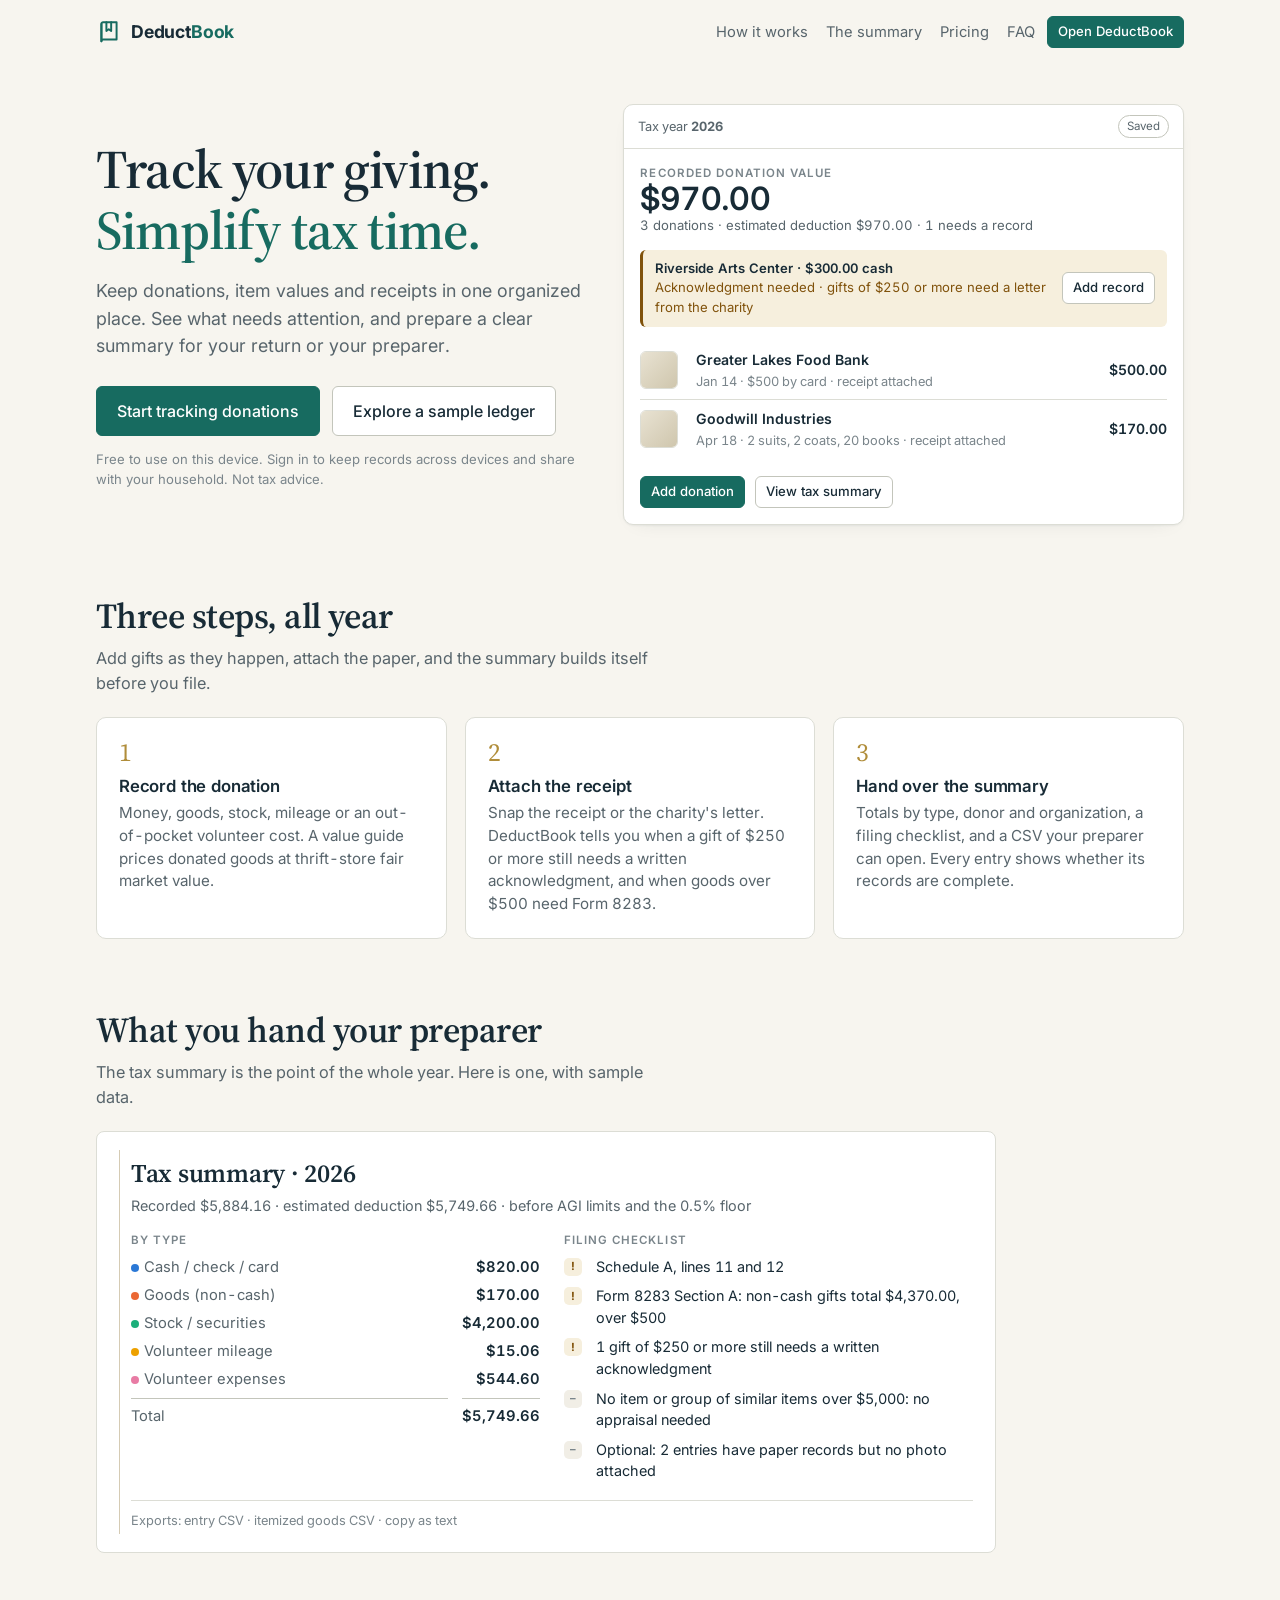
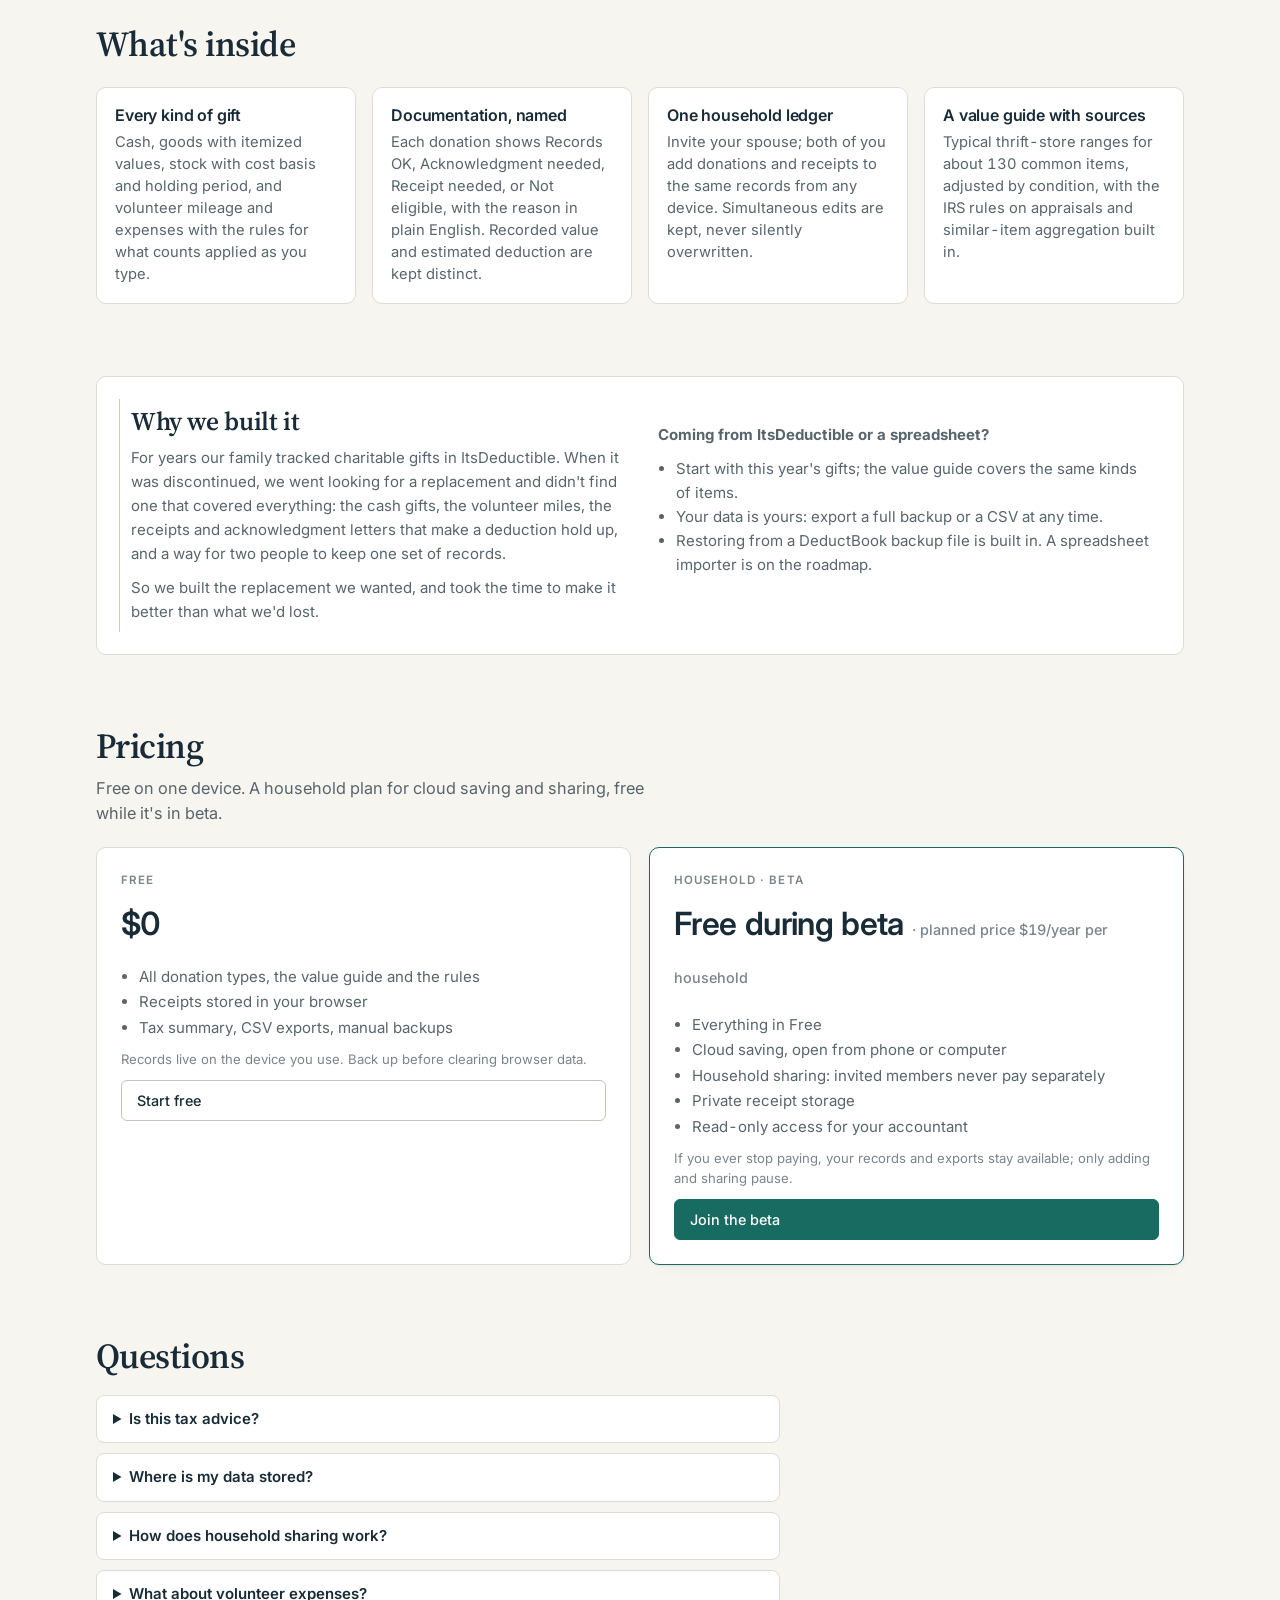
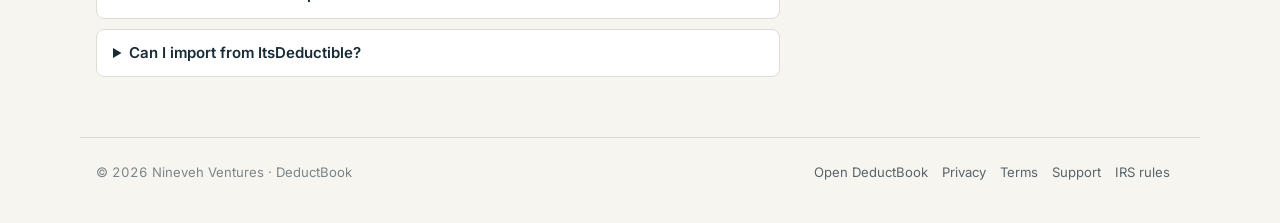
==== commit 2a4d2583: "Review round: form mounted in Donations from first render, three documentation states used consisten" ====
--- a/index.html
+++ b/index.html
@@ -35,7 +35,7 @@
 <main class="land">
   <section class="hero">
     <div>
-      <h1 class="serif">Your giving, all together. <span>Your records, ready for tax time.</span></h1>
+      <h1 class="serif">Track your giving. <span>Simplify tax time.</span></h1>
       <p class="lede">Keep donations, item values and receipts in one organized place. See what needs attention, and prepare a clear summary for your return or your preparer.</p>
       <div class="cta">
         <a class="btn primary" href="app.html">Start tracking donations</a>
@@ -98,9 +98,9 @@
             <div class="checklist" style="margin-top:6px">
               <div class="item"><span class="mk need">!</span><span>Schedule A, lines 11 and 12</span></div>
               <div class="item"><span class="mk need">!</span><span>Form 8283 Section A: non-cash gifts total $4,370.00, over $500</span></div>
-              <div class="item"><span class="mk need">!</span><span>2 gifts of $250 or more still need a written acknowledgment</span></div>
+              <div class="item"><span class="mk need">!</span><span>1 gift of $250 or more still needs a written acknowledgment</span></div>
               <div class="item"><span class="mk na">–</span><span>No item or group of similar items over $5,000: no appraisal needed</span></div>
-              <div class="item"><span class="mk done">✓</span><span>Every counted entry has a receipt, bank record or acknowledgment on file</span></div>
+              <div class="item"><span class="mk na">–</span><span>Optional: 2 entries have paper records but no photo attached</span></div>
             </div>
           </div>
         </div>
@@ -160,7 +160,7 @@
           <li>Read-only access for your accountant</li>
         </ul>
         <p class="note">If you ever stop paying, your records and exports stay available; only adding and sharing pause.</p>
-        <a class="btn primary" href="app.html" data-cloud="on" hidden>Join the beta</a>
+        <a class="btn primary" href="app.html#signin" data-cloud="on" hidden>Join the beta</a>
         <span class="btn" aria-disabled="true" data-cloud="off">Not available yet</span>
       </div>
     </div>
--- a/css/app.css
+++ b/css/app.css
@@ -321,7 +321,10 @@
 .checklist { display: grid; gap: 8px; }
 .checklist .item { display: grid; grid-template-columns: 22px 1fr; gap: 10px; align-items: start; font-size: 0.9rem; }
 .checklist .item .mk { width: 18px; height: 18px; border-radius: 5px; display: grid; place-items: center; font-size: 0.7rem; font-weight: 700; margin-top: 2px; }
-.mk.need { background: var(--warn-soft); color: var(--warn); } .mk.done { background: var(--ok-soft); color: var(--ok); } .mk.na { background: var(--surface-2); color: var(--muted); }
+.mk.need { background: var(--warn-soft); color: var(--warn); } .mk.done { background: var(--ok-soft); color: var(--ok); } .mk.na, .mk.opt { background: var(--surface-2); color: var(--muted); }
+.guide-help summary { cursor: pointer; font-weight: 600; }
+.guide-help { margin-top: 14px; }
+.verdict:not(.ok):not(.docs):not(.stop) { color: var(--muted); }
 
 /* Modal & toast */
 .modal-back { position: fixed; inset: 0; background: rgba(24,43,54,0.5); display: grid; place-items: center; z-index: 50; padding: 16px; }
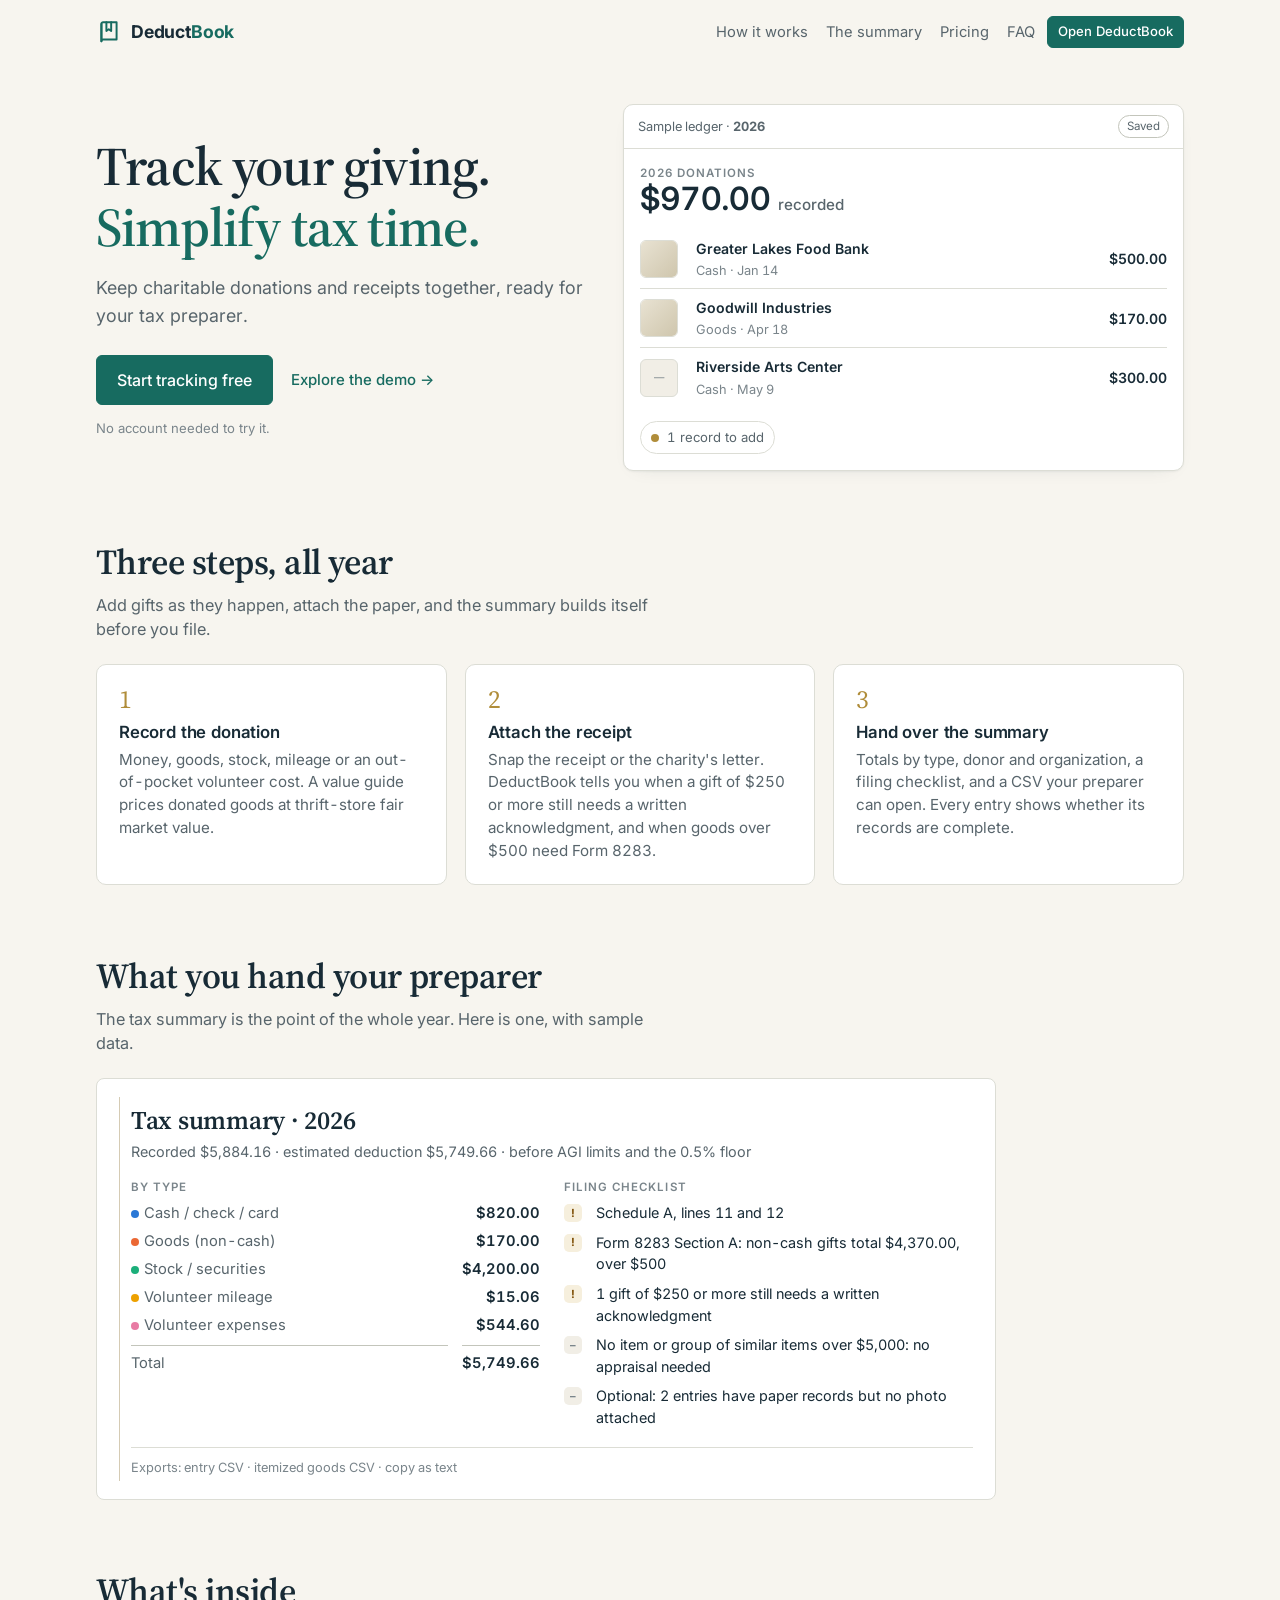
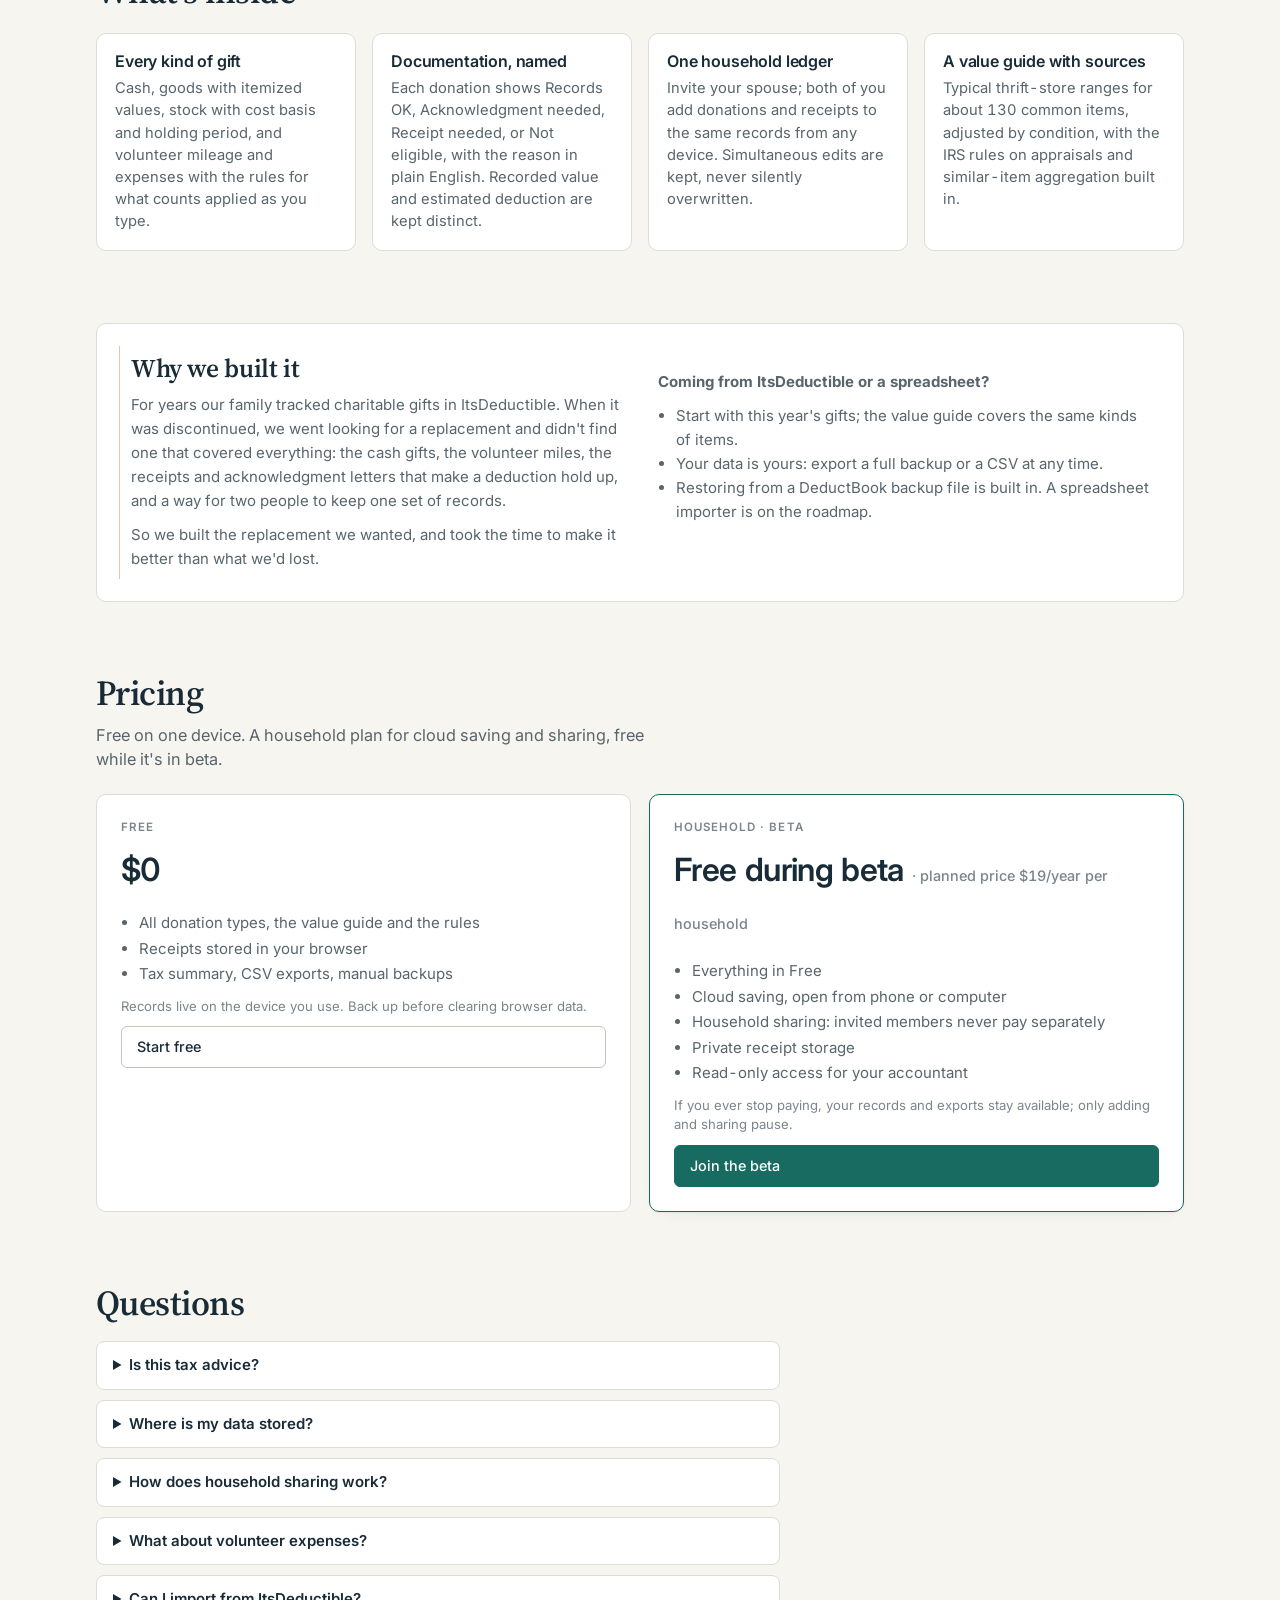
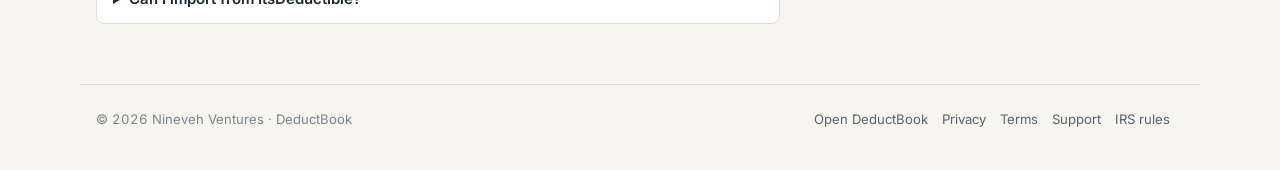
==== commit a77f7a49: "Landing: one-sentence hero, one button, quiet sample preview; demo backfills sample receipts for ret" ====
--- a/index.html
+++ b/index.html
@@ -36,32 +36,28 @@
   <section class="hero">
     <div>
       <h1 class="serif">Track your giving. <span>Simplify tax time.</span></h1>
-      <p class="lede">Keep donations, item values and receipts in one organized place. See what needs attention, and prepare a clear summary for your return or your preparer.</p>
+      <p class="lede">Keep charitable donations and receipts together, ready for your tax preparer.</p>
       <div class="cta">
-        <a class="btn primary" href="app.html">Start tracking donations</a>
-        <a class="btn" href="app.html#sample">Explore a sample ledger</a>
+        <a class="btn primary" href="app.html">Start tracking free</a>
+        <a class="text-link" href="app.html#sample">Explore the demo →</a>
       </div>
-      <p class="fine" data-cloud="off">Free to use, saved on your device. Household accounts with cloud saving and sharing are coming soon. Not tax advice.</p>
-      <p class="fine" data-cloud="on" hidden>Free to use on this device. Sign in to keep records across devices and share with your household. Not tax advice.</p>
+      <p class="fine">No account needed to try it.</p>
     </div>
 
-    <!-- The overview, simplified: one number, one task, two recent donations -->
-    <div class="shot" aria-label="DeductBook overview with sample data">
-      <div class="shot-bar"><span>Tax year <b>2026</b></span><span class="pill">Saved</span></div>
+    <!-- A quick illustration of an organized ledger, not the full overview -->
+    <div class="shot" aria-label="Sample ledger preview">
+      <div class="shot-bar"><span>Sample ledger · <b>2026</b></span><span class="pill">Saved</span></div>
       <div class="shot-body">
         <div>
-          <div class="eyebrow">Recorded donation value</div>
-          <div class="big">$970.00</div>
-          <div class="caption">3 donations · estimated deduction $970.00 · 1 needs a record</div>
-        </div>
-        <div class="attention-list">
-          <div class="attention-item"><div class="what"><b>Riverside Arts Center · $300.00 cash</b><span>Acknowledgment needed · gifts of $250 or more need a letter from the charity</span></div><span class="btn sm">Add record</span></div>
+          <div class="eyebrow">2026 donations</div>
+          <div class="big">$970.00 <small>recorded</small></div>
         </div>
         <div class="recent">
-          <div class="recent-item"><div class="thumb-sm"><div class="receipt-swatch"></div></div><div class="who"><b>Greater Lakes Food Bank</b><span>Jan 14 · $500 by card · receipt attached</span></div><div class="amt">$500.00</div></div>
-          <div class="recent-item"><div class="thumb-sm"><div class="receipt-swatch"></div></div><div class="who"><b>Goodwill Industries</b><span>Apr 18 · 2 suits, 2 coats, 20 books · receipt attached</span></div><div class="amt">$170.00</div></div>
+          <div class="recent-item"><div class="thumb-sm"><div class="receipt-swatch"></div></div><div class="who"><b>Greater Lakes Food Bank</b><span>Cash · Jan 14</span></div><div class="amt">$500.00</div></div>
+          <div class="recent-item"><div class="thumb-sm"><div class="receipt-swatch"></div></div><div class="who"><b>Goodwill Industries</b><span>Goods · Apr 18</span></div><div class="amt">$170.00</div></div>
+          <div class="recent-item"><div class="thumb-sm">—</div><div class="who"><b>Riverside Arts Center</b><span>Cash · May 9</span></div><div class="amt">$300.00</div></div>
         </div>
-        <div class="actions"><span class="btn primary sm">Add donation</span><span class="btn sm">View tax summary</span></div>
+        <div class="shot-note"><span class="dot-note"></span>1 record to add</div>
       </div>
     </div>
   </section>
--- a/css/landing.css
+++ b/css/landing.css
@@ -27,6 +27,12 @@
 .shot .recent-item .thumb-sm { width: 38px; height: 38px; }
 .shot .actions { margin-top: 4px; }
 .shot .receipt-swatch { width: 100%; height: 100%; background: linear-gradient(135deg, #e8e2d2, #cfc6ad); }
+.shot .big small { font-size: 0.95rem; font-weight: 500; color: var(--ink-2); letter-spacing: 0; }
+.shot-note { display: inline-flex; align-items: center; gap: 8px; font-size: 0.82rem; color: var(--ink-2); padding: 6px 10px; border: 1px solid var(--line); border-radius: 999px; justify-self: start; }
+.dot-note { width: 8px; height: 8px; border-radius: 50%; background: var(--gold); }
+.hero .cta { align-items: center; }
+.text-link { color: var(--accent); font-weight: 500; text-decoration: none; padding: 12px 6px; }
+.text-link:hover { text-decoration: underline; }
 
 .steps { display: grid; grid-template-columns: repeat(3, minmax(0, 1fr)); gap: 18px; }
 .step { background: var(--surface); border: 1px solid var(--line); border-radius: 10px; padding: 22px; }
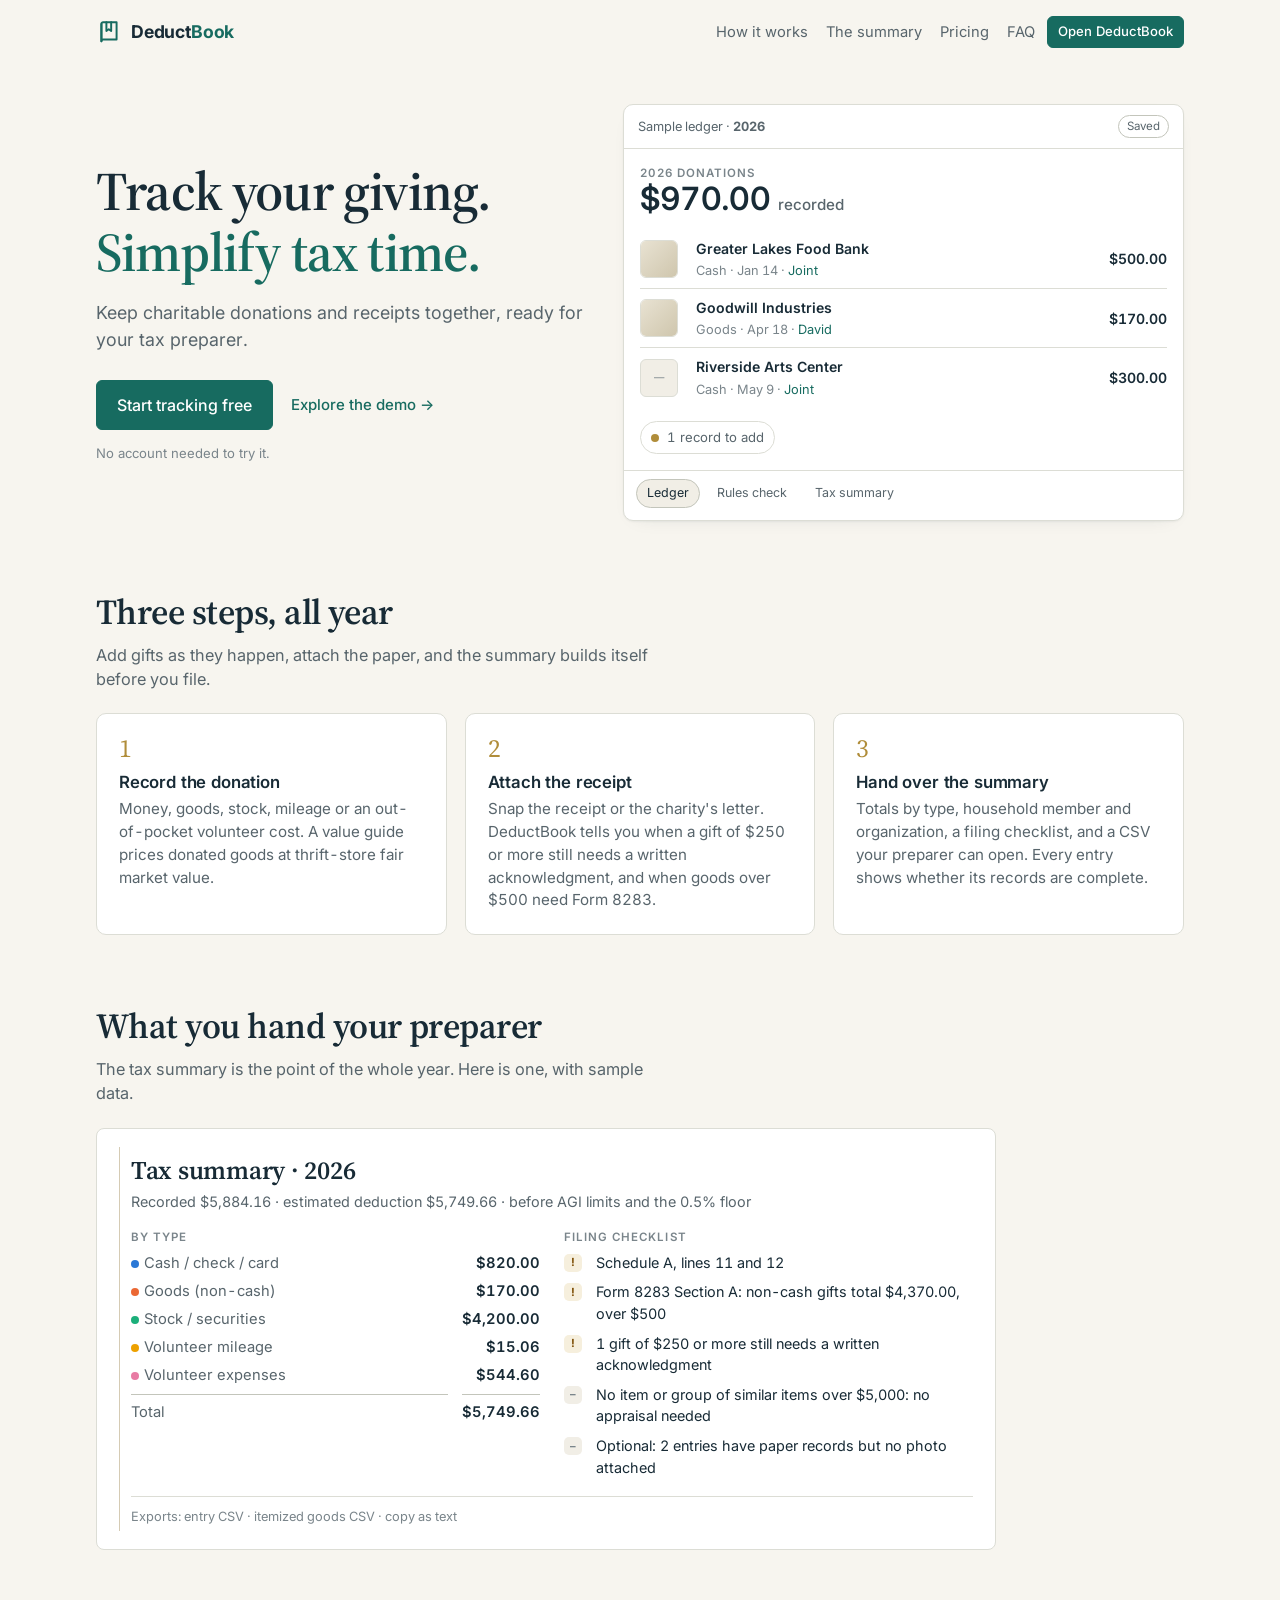
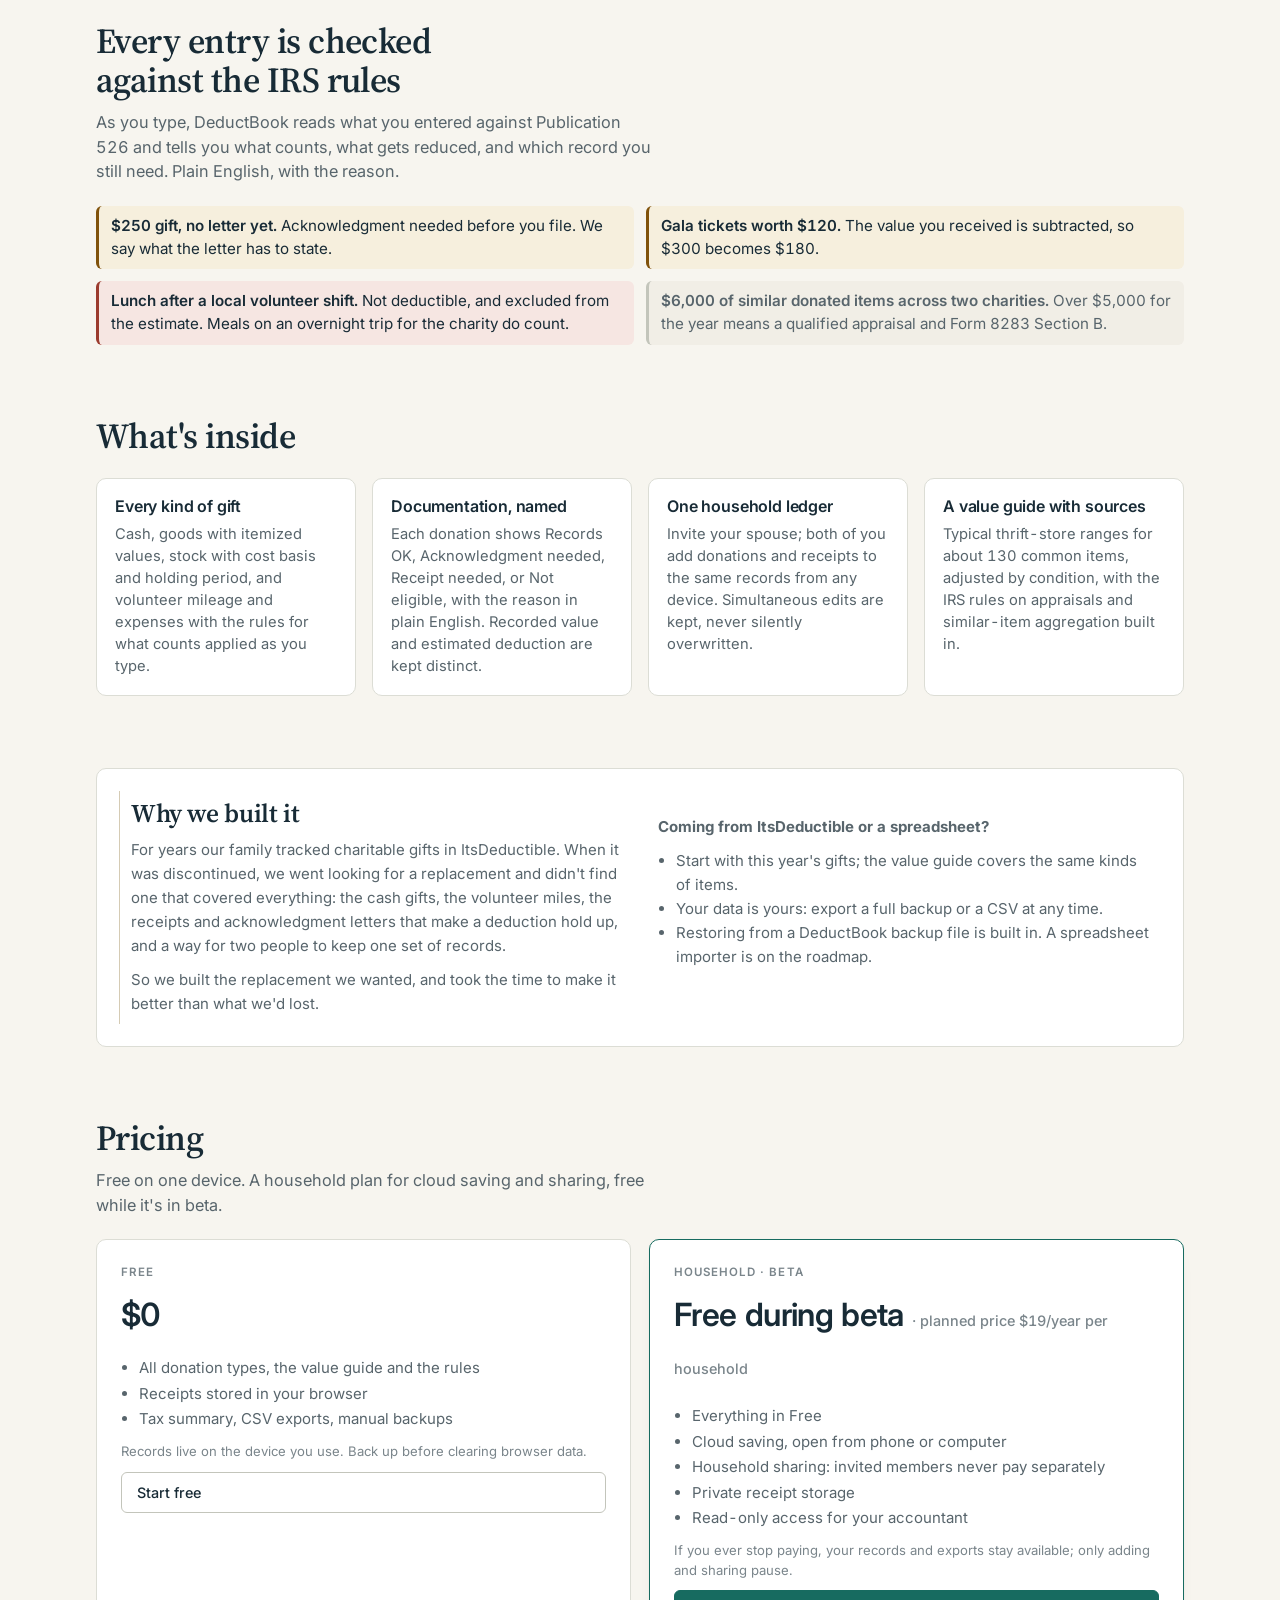
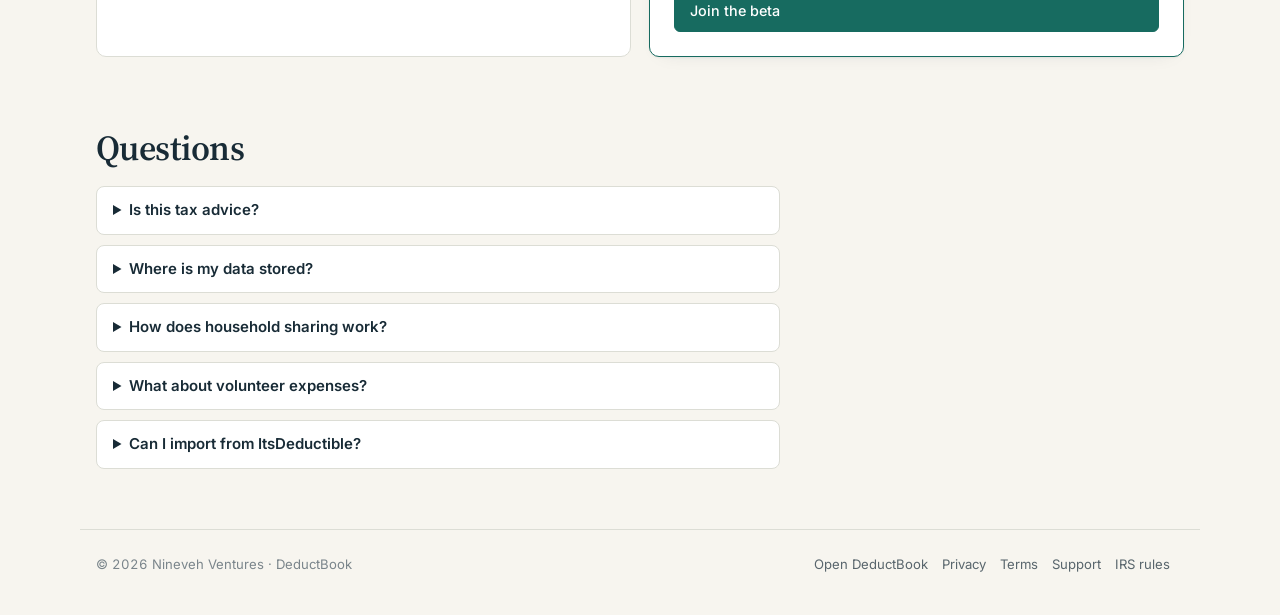
==== commit 2c9d0013: "Landing preview rotates through ledger, rules check and summary; rules section; Given by instead of " ====
--- a/index.html
+++ b/index.html
@@ -45,19 +45,56 @@
     </div>
 
     <!-- A quick illustration of an organized ledger, not the full overview -->
-    <div class="shot" aria-label="Sample ledger preview">
+    <!-- A rotating preview: the ledger, the rules check on one gift, the tax summary -->
+    <div class="shot" id="heroShot" aria-label="Sample ledger preview" aria-roledescription="carousel">
       <div class="shot-bar"><span>Sample ledger · <b>2026</b></span><span class="pill">Saved</span></div>
-      <div class="shot-body">
-        <div>
-          <div class="eyebrow">2026 donations</div>
-          <div class="big">$970.00 <small>recorded</small></div>
-        </div>
-        <div class="recent">
-          <div class="recent-item"><div class="thumb-sm"><div class="receipt-swatch"></div></div><div class="who"><b>Greater Lakes Food Bank</b><span>Cash · Jan 14</span></div><div class="amt">$500.00</div></div>
-          <div class="recent-item"><div class="thumb-sm"><div class="receipt-swatch"></div></div><div class="who"><b>Goodwill Industries</b><span>Goods · Apr 18</span></div><div class="amt">$170.00</div></div>
-          <div class="recent-item"><div class="thumb-sm">—</div><div class="who"><b>Riverside Arts Center</b><span>Cash · May 9</span></div><div class="amt">$300.00</div></div>
-        </div>
-        <div class="shot-note"><span class="dot-note"></span>1 record to add</div>
+      <div class="shot-slides">
+        <div class="shot-body shot-slide" data-slide="ledger" aria-label="Recent donations">
+          <div>
+            <div class="eyebrow">2026 donations</div>
+            <div class="big">$970.00 <small>recorded</small></div>
+          </div>
+          <div class="recent">
+            <div class="recent-item"><div class="thumb-sm"><div class="receipt-swatch"></div></div><div class="who"><b>Greater Lakes Food Bank</b><span>Cash · Jan 14 · <em class="by">Joint</em></span></div><div class="amt">$500.00</div></div>
+            <div class="recent-item"><div class="thumb-sm"><div class="receipt-swatch"></div></div><div class="who"><b>Goodwill Industries</b><span>Goods · Apr 18 · <em class="by">David</em></span></div><div class="amt">$170.00</div></div>
+            <div class="recent-item"><div class="thumb-sm">—</div><div class="who"><b>Riverside Arts Center</b><span>Cash · May 9 · <em class="by">Joint</em></span></div><div class="amt">$300.00</div></div>
+          </div>
+          <div class="shot-note"><span class="dot-note"></span>1 record to add</div>
+        </div>
+        <div class="shot-body shot-slide" data-slide="check" aria-label="Deduction check" hidden>
+          <div>
+            <div class="eyebrow">Deduction check · Riverside Arts Center</div>
+            <div class="big">$180.00 <small>of $300.00 recorded</small></div>
+            <div class="caption">Spring gala · two dinner tickets valued at $60 each</div>
+          </div>
+          <div class="flags">
+            <div class="flag limit"><span>You received $120.00 in goods or services. Only the excess, $180.00, is deductible.</span></div>
+            <div class="flag docs"><span>Gift of $300 is $250 or more: a written acknowledgment from the charity is needed before you file.</span></div>
+            <div class="flag info"><span>Over $75 with something in return: the charity must give you a written disclosure. Keep it.</span></div>
+          </div>
+          <div class="caption">Checked against IRS Publication 526 as you type.</div>
+        </div>
+        <div class="shot-body shot-slide" data-slide="summary" aria-label="Tax summary" hidden>
+          <div>
+            <div class="eyebrow">Tax summary · 2026</div>
+            <div class="big">$5,749.66 <small>estimated deduction before limits</small></div>
+          </div>
+          <dl class="kv small-kv">
+            <dt>Cash / check / card</dt><dd>$820.00</dd>
+            <dt>Goods &amp; stock</dt><dd>$4,370.00</dd>
+            <dt>Volunteer mileage &amp; expenses</dt><dd>$559.66</dd>
+          </dl>
+          <div class="checklist">
+            <div class="item"><span class="mk need">!</span><span>Form 8283 Section A: goods and stock over $500</span></div>
+            <div class="item"><span class="mk need">!</span><span>1 gift of $250 or more still needs an acknowledgment</span></div>
+            <div class="item"><span class="mk done">✓</span><span>Mileage log complete: 79 miles at 14¢</span></div>
+          </div>
+        </div>
+      </div>
+      <div class="shot-dots" role="tablist" aria-label="Preview pages">
+        <button type="button" role="tab" aria-selected="true" data-go="ledger">Ledger</button>
+        <button type="button" role="tab" aria-selected="false" data-go="check">Rules check</button>
+        <button type="button" role="tab" aria-selected="false" data-go="summary">Tax summary</button>
       </div>
     </div>
   </section>
@@ -67,7 +104,7 @@
     <div class="steps" style="margin-top:22px">
       <div class="step"><div class="n">1</div><h3>Record the donation</h3><p>Money, goods, stock, mileage or an out-of-pocket volunteer cost. A value guide prices donated goods at thrift-store fair market value.</p></div>
       <div class="step"><div class="n">2</div><h3>Attach the receipt</h3><p>Snap the receipt or the charity's letter. DeductBook tells you when a gift of $250 or more still needs a written acknowledgment, and when goods over $500 need Form 8283.</p></div>
-      <div class="step"><div class="n">3</div><h3>Hand over the summary</h3><p>Totals by type, donor and organization, a filing checklist, and a CSV your preparer can open. Every entry shows whether its records are complete.</p></div>
+      <div class="step"><div class="n">3</div><h3>Hand over the summary</h3><p>Totals by type, household member and organization, a filing checklist, and a CSV your preparer can open. Every entry shows whether its records are complete.</p></div>
     </div>
   </section>
 
@@ -102,6 +139,16 @@
         </div>
         <div class="doc-foot">Exports: entry CSV · itemized goods CSV · copy as text</div>
       </div>
+    </div>
+  </section>
+
+  <section id="rules">
+    <div class="section-head"><h2 class="serif">Every entry is checked against the IRS rules</h2><p>As you type, DeductBook reads what you entered against Publication 526 and tells you what counts, what gets reduced, and which record you still need. Plain English, with the reason.</p></div>
+    <div class="rule-examples">
+      <div class="rule-example"><div class="flag docs"><span><b>$250 gift, no letter yet.</b> Acknowledgment needed before you file. We say what the letter has to state.</span></div></div>
+      <div class="rule-example"><div class="flag limit"><span><b>Gala tickets worth $120.</b> The value you received is subtracted, so $300 becomes $180.</span></div></div>
+      <div class="rule-example"><div class="flag stop"><span><b>Lunch after a local volunteer shift.</b> Not deductible, and excluded from the estimate. Meals on an overnight trip for the charity do count.</span></div></div>
+      <div class="rule-example"><div class="flag info"><span><b>$6,000 of similar donated items across two charities.</b> Over $5,000 for the year means a qualified appraisal and Form 8283 Section B.</span></div></div>
     </div>
   </section>
 
@@ -190,5 +237,18 @@
     document.querySelectorAll('[data-cloud="label"]').forEach(function (el) { if (!on) el.textContent = el.textContent + " (coming soon)"; });
   })();
 </script>
+<script>
+(function shotRotate() {
+  var shot = document.getElementById("heroShot"); if (!shot) return;
+  var slides = shot.querySelectorAll(".shot-slide"), dots = shot.querySelectorAll(".shot-dots button"), i = 0, timer = null;
+  function show(n) { i = n; slides.forEach(function (s, k) { s.hidden = k !== n; }); dots.forEach(function (d, k) { d.setAttribute("aria-selected", String(k === n)); }); }
+  function start() { stop(); timer = setInterval(function () { show((i + 1) % slides.length); }, 6000); }
+  function stop() { if (timer) clearInterval(timer); timer = null; }
+  dots.forEach(function (d, k) { d.addEventListener("click", function () { show(k); start(); }); });
+  shot.addEventListener("mouseenter", stop); shot.addEventListener("mouseleave", start);
+  shot.addEventListener("focusin", stop); shot.addEventListener("focusout", start);
+  if (!window.matchMedia || !window.matchMedia("(prefers-reduced-motion: reduce)").matches) start();
+})();
+</script>
 </body>
 </html>
--- a/css/landing.css
+++ b/css/landing.css
@@ -28,6 +28,18 @@
 .shot .actions { margin-top: 4px; }
 .shot .receipt-swatch { width: 100%; height: 100%; background: linear-gradient(135deg, #e8e2d2, #cfc6ad); }
 .shot .big small { font-size: 0.95rem; font-weight: 500; color: var(--ink-2); letter-spacing: 0; }
+.shot-slides { position: relative; }
+.shot .who em.by { font-style: normal; color: var(--accent); }
+.shot .flags { display: grid; gap: 8px; }
+.shot .flag { font-size: 0.82rem; }
+.shot .small-kv { font-size: 0.88rem; }
+.shot .checklist { font-size: 0.85rem; }
+.shot-dots { display: flex; gap: 6px; padding: 8px 12px 12px; border-top: 1px solid var(--line); }
+.shot-dots button { font: inherit; font-size: 0.78rem; color: var(--ink-2); background: transparent; border: 1px solid transparent; border-radius: 999px; padding: 4px 10px; cursor: pointer; }
+.shot-dots button[aria-selected="true"] { background: var(--surface-2); border-color: var(--line-strong); color: var(--ink); }
+.rule-examples { display: grid; grid-template-columns: repeat(2, minmax(0, 1fr)); gap: 12px; margin-top: 22px; }
+.rule-example .flag { font-size: 0.95rem; line-height: 1.5; }
+@media (max-width: 700px) { .rule-examples { grid-template-columns: 1fr; } }
 .shot-note { display: inline-flex; align-items: center; gap: 8px; font-size: 0.82rem; color: var(--ink-2); padding: 6px 10px; border: 1px solid var(--line); border-radius: 999px; justify-self: start; }
 .dot-note { width: 8px; height: 8px; border-radius: 50%; background: var(--gold); }
 .hero .cta { align-items: center; }
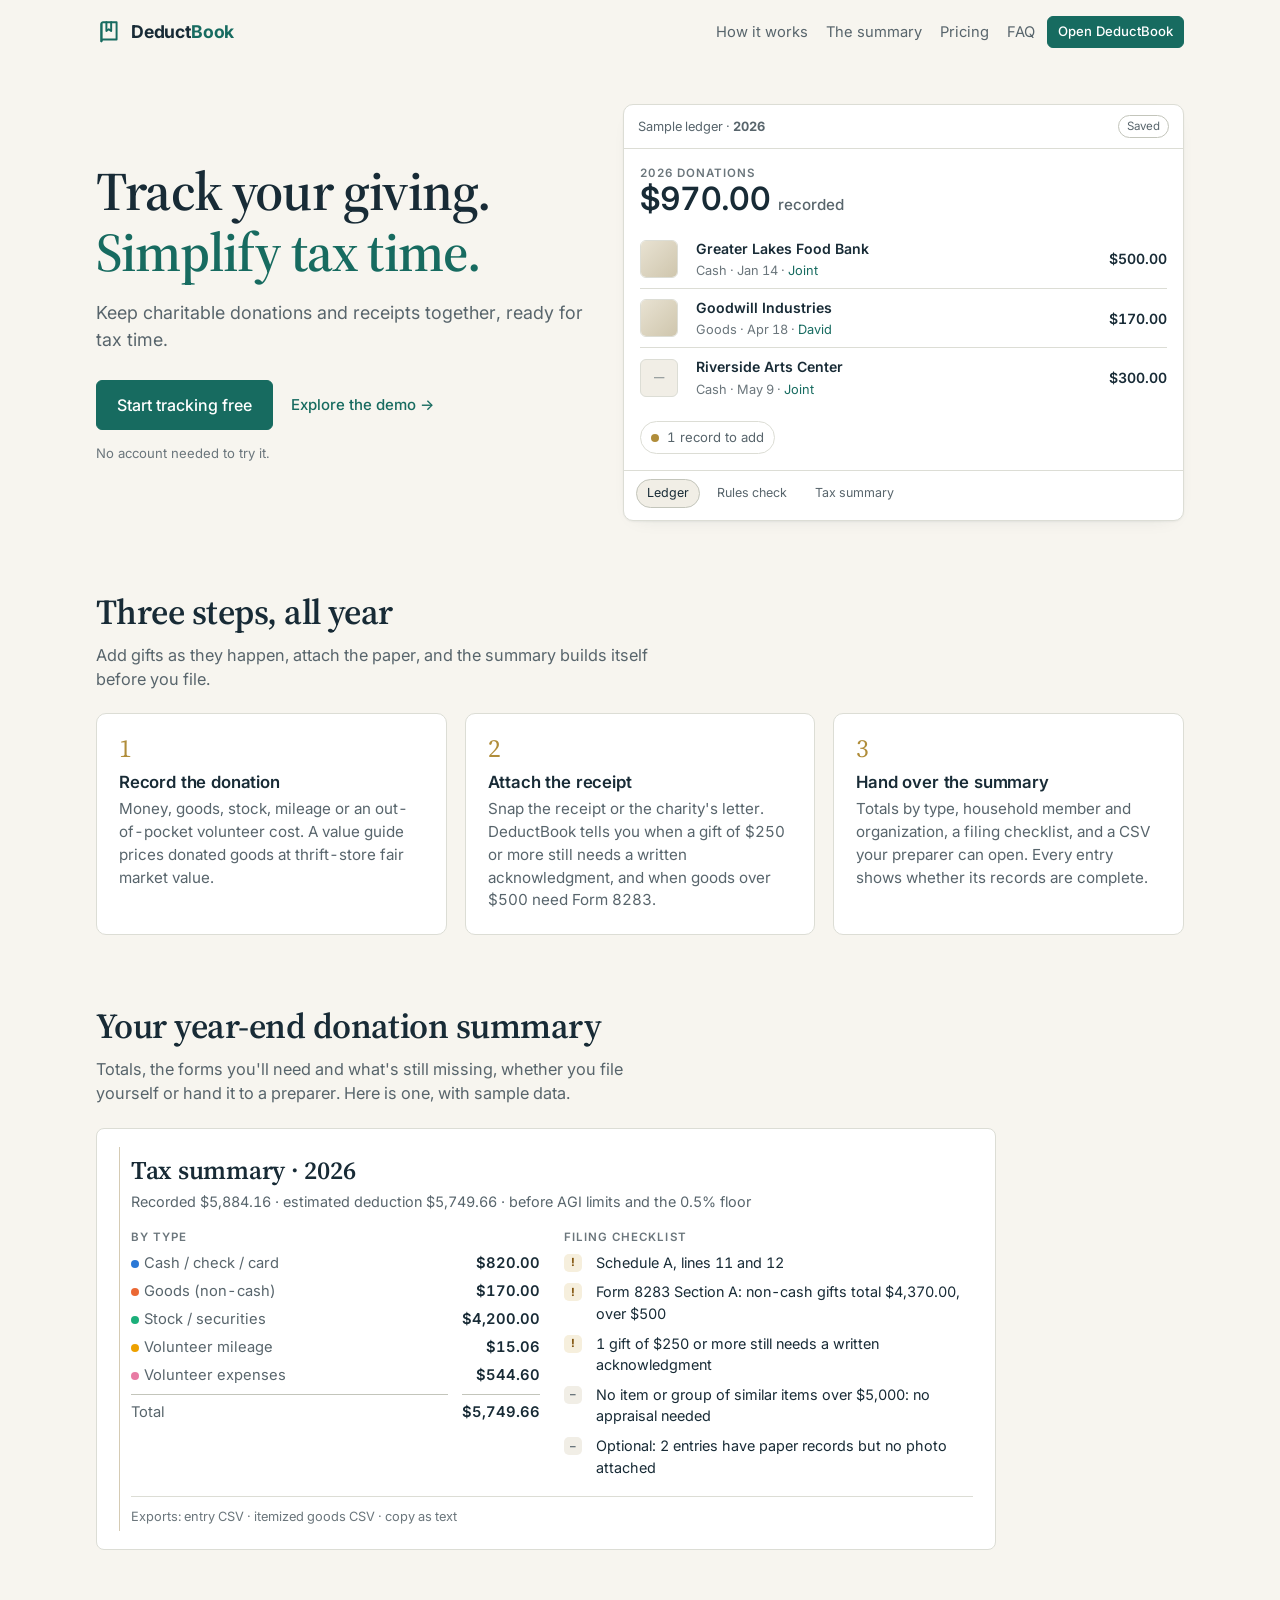
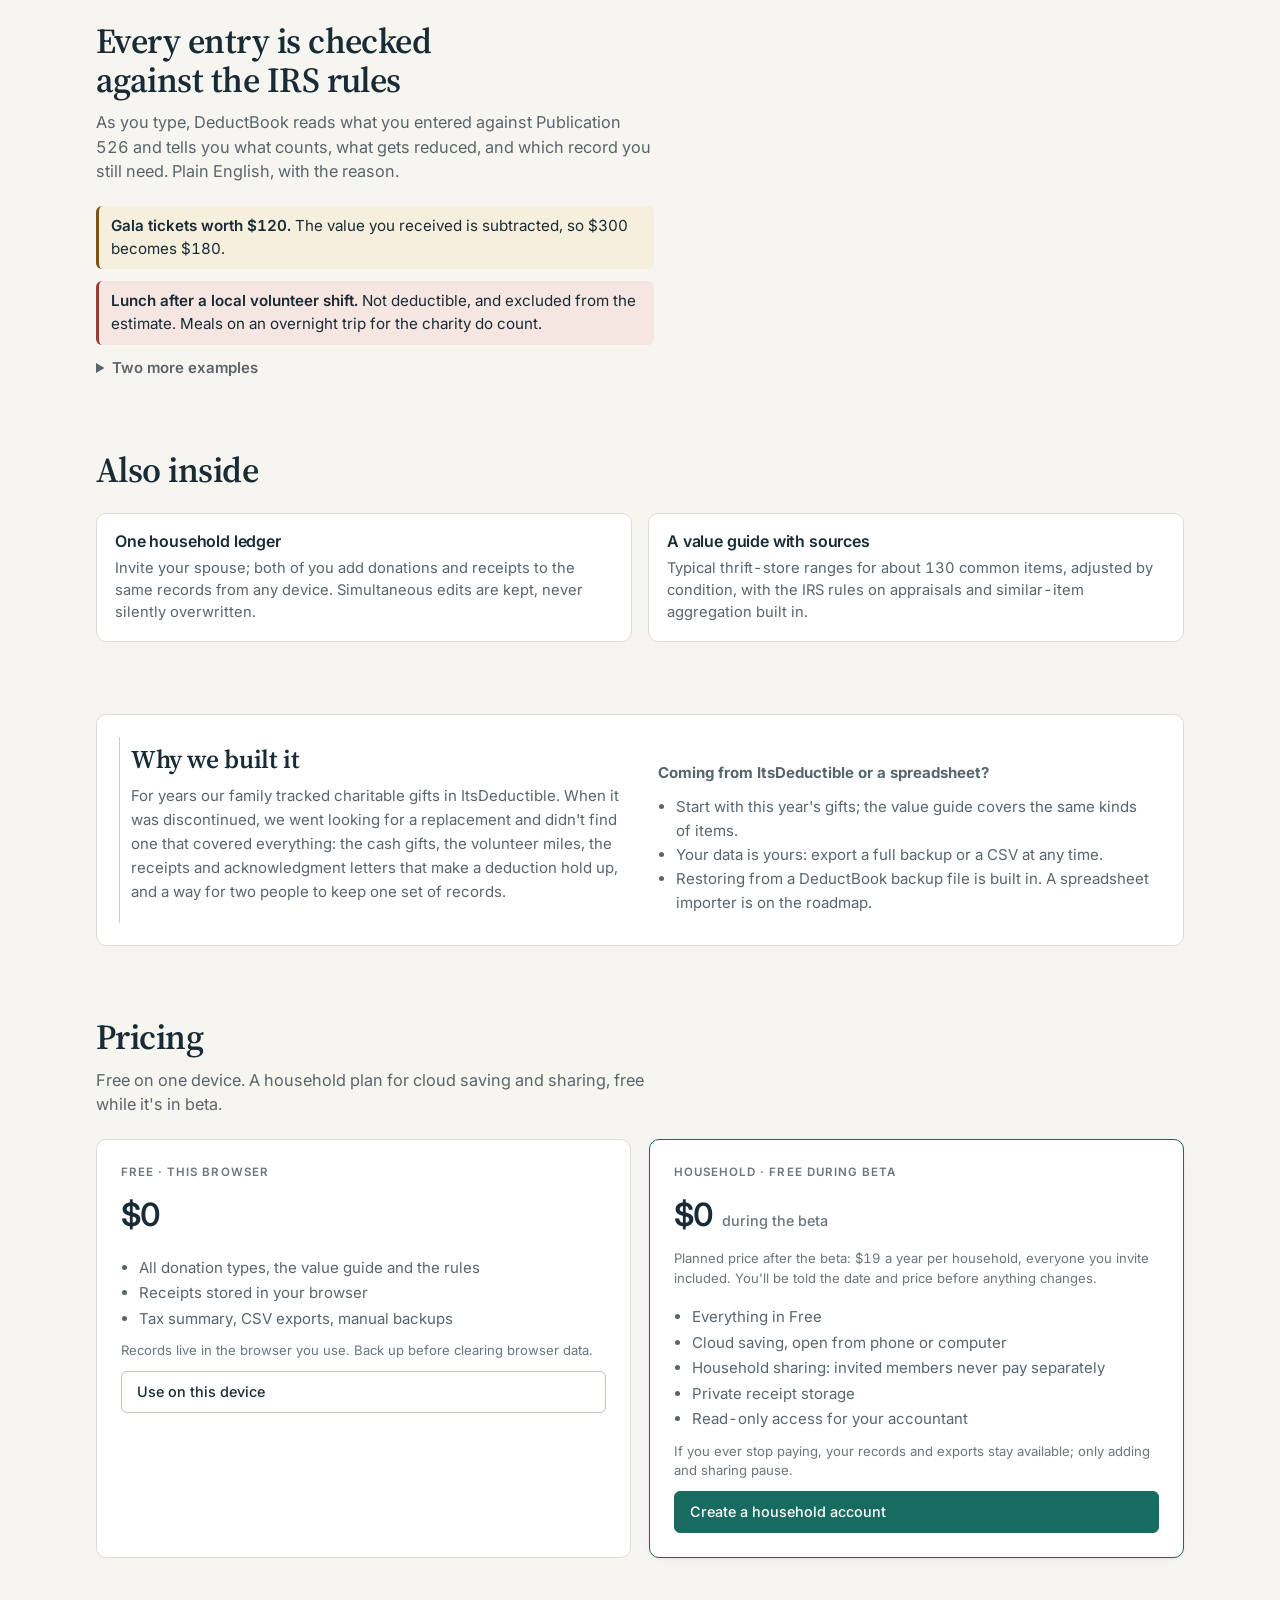
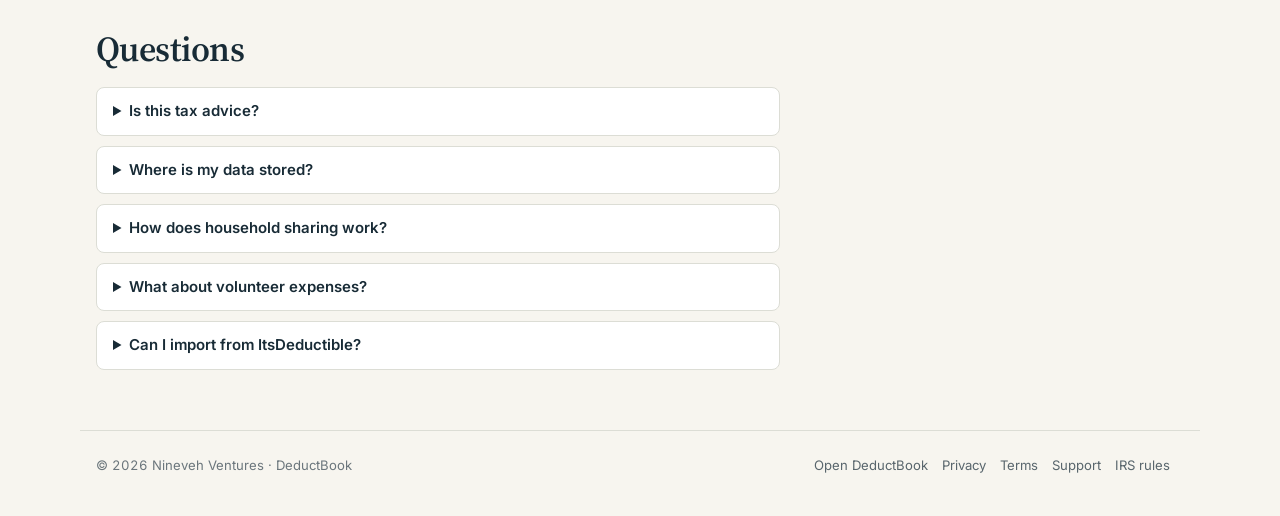
==== commit 79fdc17e: "UX round 3 (preview branch): first-donation-first routing, one save-location notice with a post-save" ====
--- a/index.html
+++ b/index.html
@@ -36,7 +36,7 @@
   <section class="hero">
     <div>
       <h1 class="serif">Track your giving. <span>Simplify tax time.</span></h1>
-      <p class="lede">Keep charitable donations and receipts together, ready for your tax preparer.</p>
+      <p class="lede">Keep charitable donations and receipts together, ready for tax time.</p>
       <div class="cta">
         <a class="btn primary" href="app.html">Start tracking free</a>
         <a class="text-link" href="app.html#sample">Explore the demo →</a>
@@ -109,7 +109,7 @@
   </section>
 
   <section id="summary">
-    <div class="section-head"><h2 class="serif">What you hand your preparer</h2><p>The tax summary is the point of the whole year. Here is one, with sample data.</p></div>
+    <div class="section-head"><h2 class="serif">Your year-end donation summary</h2><p>Totals, the forms you'll need and what's still missing, whether you file yourself or hand it to a preparer. Here is one, with sample data.</p></div>
     <div class="summary-preview" style="margin-top:22px">
       <div class="summary-doc">
         <div class="doc-title">Tax summary · 2026</div>
@@ -144,19 +144,22 @@
 
   <section id="rules">
     <div class="section-head"><h2 class="serif">Every entry is checked against the IRS rules</h2><p>As you type, DeductBook reads what you entered against Publication 526 and tells you what counts, what gets reduced, and which record you still need. Plain English, with the reason.</p></div>
-    <div class="rule-examples">
-      <div class="rule-example"><div class="flag docs"><span><b>$250 gift, no letter yet.</b> Acknowledgment needed before you file. We say what the letter has to state.</span></div></div>
+    <div class="rule-examples one">
       <div class="rule-example"><div class="flag limit"><span><b>Gala tickets worth $120.</b> The value you received is subtracted, so $300 becomes $180.</span></div></div>
       <div class="rule-example"><div class="flag stop"><span><b>Lunch after a local volunteer shift.</b> Not deductible, and excluded from the estimate. Meals on an overnight trip for the charity do count.</span></div></div>
-      <div class="rule-example"><div class="flag info"><span><b>$6,000 of similar donated items across two charities.</b> Over $5,000 for the year means a qualified appraisal and Form 8283 Section B.</span></div></div>
-    </div>
+    </div>
+    <details class="more-rules">
+      <summary>Two more examples</summary>
+      <div class="rule-examples" style="margin-top:12px">
+        <div class="rule-example"><div class="flag docs"><span><b>$250 gift, no letter yet.</b> Acknowledgment needed before you file. We say what the letter has to state.</span></div></div>
+        <div class="rule-example"><div class="flag info"><span><b>$6,000 of similar donated items across two charities.</b> Over $5,000 for the year means a qualified appraisal and Form 8283 Section B.</span></div></div>
+      </div>
+    </details>
   </section>
 
   <section id="features">
-    <div class="section-head"><h2 class="serif">What's inside</h2></div>
+    <div class="section-head"><h2 class="serif">Also inside</h2></div>
     <div class="feature-grid" style="margin-top:22px">
-      <div class="feature"><h3>Every kind of gift</h3><p>Cash, goods with itemized values, stock with cost basis and holding period, and volunteer mileage and expenses with the rules for what counts applied as you type.</p></div>
-      <div class="feature"><h3>Documentation, named</h3><p>Each donation shows Records OK, Acknowledgment needed, Receipt needed, or Not eligible, with the reason in plain English. Recorded value and estimated deduction are kept distinct.</p></div>
       <div class="feature"><h3 data-cloud="label">One household ledger</h3><p>Invite your spouse; both of you add donations and receipts to the same records from any device. Simultaneous edits are kept, never silently overwritten.</p><p class="small muted" data-cloud="off">Coming soon. Today, records stay on your device with backup files to move them.</p></div>
       <div class="feature"><h3>A value guide with sources</h3><p>Typical thrift-store ranges for about 130 common items, adjusted by condition, with the IRS rules on appraisals and similar-item aggregation built in.</p></div>
     </div>
@@ -166,7 +169,6 @@
     <div class="col">
       <h2 class="serif">Why we built it</h2>
       <p>For years our family tracked charitable gifts in ItsDeductible. When it was discontinued, we went looking for a replacement and didn't find one that covered everything: the cash gifts, the volunteer miles, the receipts and acknowledgment letters that make a deduction hold up, and a way for two people to keep one set of records.</p>
-      <p>So we built the replacement we wanted, and took the time to make it better than what we'd lost.</p>
     </div>
     <div class="col">
       <p><b>Coming from ItsDeductible or a spreadsheet?</b></p>
@@ -182,19 +184,20 @@
     <div class="section-head"><h2 class="serif">Pricing</h2><p>Free on one device. A household plan for cloud saving and sharing, free while it's in beta.</p></div>
     <div class="pricing" style="margin-top:22px">
       <div class="plan">
-        <div class="eyebrow">Free</div>
+        <div class="eyebrow">Free · This browser</div>
         <div class="price">$0</div>
         <ul>
           <li>All donation types, the value guide and the rules</li>
           <li>Receipts stored in your browser</li>
           <li>Tax summary, CSV exports, manual backups</li>
         </ul>
-        <p class="note">Records live on the device you use. Back up before clearing browser data.</p>
-        <a class="btn" href="app.html">Start free</a>
+        <p class="note">Records live in the browser you use. Back up before clearing browser data.</p>
+        <a class="btn" href="app.html">Use on this device</a>
       </div>
       <div class="plan featured">
-        <div class="eyebrow"><span data-cloud="on" hidden>Household · beta</span><span data-cloud="off">Household · coming soon</span></div>
-        <div class="price">Free during beta <small>· planned price $19/year per household</small></div>
+        <div class="eyebrow"><span data-cloud="on" hidden>Household · Free during beta</span><span data-cloud="off">Household · coming soon</span></div>
+        <div class="price">$0 <small>during the beta</small></div>
+        <p class="note">Planned price after the beta: $19 a year per household, everyone you invite included. You'll be told the date and price before anything changes.</p>
         <ul>
           <li>Everything in Free</li>
           <li>Cloud saving, open from phone or computer</li>
@@ -203,7 +206,7 @@
           <li>Read-only access for your accountant</li>
         </ul>
         <p class="note">If you ever stop paying, your records and exports stay available; only adding and sharing pause.</p>
-        <a class="btn primary" href="app.html#signin" data-cloud="on" hidden>Join the beta</a>
+        <a class="btn primary" href="app.html#signin" data-cloud="on" hidden>Create a household account</a>
         <span class="btn" aria-disabled="true" data-cloud="off">Not available yet</span>
       </div>
     </div>
--- a/css/app.css
+++ b/css/app.css
@@ -7,7 +7,7 @@
   --surface-2: #f1eee6;
   --ink: #182b36;           /* deep ink */
   --ink-2: #58656c;         /* slate */
-  --muted: #7a858b;
+  --muted: #6b767c;         /* 4.6:1 on the paper background */
   --line: #dcddd5;          /* soft stone */
   --line-strong: #c3c5bb;
   --rule: #d5cbb4;          /* notebook margin rule */
@@ -193,6 +193,7 @@
   padding: 8px 10px; min-height: 38px; width: 100%;
 }
 .field textarea { min-height: 70px; resize: vertical; }
+.check input:focus-visible, .item-row input:focus-visible, .item-row select:focus-visible, .item-row .rm:focus-visible, a:focus-visible, summary:focus-visible,
 .field input:focus-visible, .field select:focus-visible, .field textarea:focus-visible, .btn:focus-visible, .tab:focus-visible {
   outline: 2px solid var(--accent); outline-offset: 2px;
 }
@@ -323,6 +324,10 @@
 .checklist .item .mk { width: 18px; height: 18px; border-radius: 5px; display: grid; place-items: center; font-size: 0.7rem; font-weight: 700; margin-top: 2px; }
 .mk.need { background: var(--warn-soft); color: var(--warn); } .mk.done { background: var(--ok-soft); color: var(--ok); } .mk.na, .mk.opt { background: var(--surface-2); color: var(--muted); }
 .guide-help summary { cursor: pointer; font-weight: 600; }
+.more-details summary { cursor: pointer; font-weight: 600; font-size: 0.9rem; color: var(--ink-2); }
+.more-details summary .hint { font-weight: 400; margin-left: 6px; }
+.demo-steps { display: flex; gap: 6px; flex-wrap: wrap; align-items: center; }
+@media (max-width: 700px) { .btn.sm { min-height: 36px; } }
 .guide-help { margin-top: 14px; }
 .verdict:not(.ok):not(.docs):not(.stop) { color: var(--muted); }
 
--- a/css/landing.css
+++ b/css/landing.css
@@ -37,6 +37,9 @@
 .shot-dots { display: flex; gap: 6px; padding: 8px 12px 12px; border-top: 1px solid var(--line); }
 .shot-dots button { font: inherit; font-size: 0.78rem; color: var(--ink-2); background: transparent; border: 1px solid transparent; border-radius: 999px; padding: 4px 10px; cursor: pointer; }
 .shot-dots button[aria-selected="true"] { background: var(--surface-2); border-color: var(--line-strong); color: var(--ink); }
+.rule-examples.one { grid-template-columns: 1fr; max-width: 62ch; }
+.more-rules { margin-top: 12px; max-width: 62ch; }
+.more-rules summary { cursor: pointer; font-weight: 600; color: var(--ink-2); }
 .rule-examples { display: grid; grid-template-columns: repeat(2, minmax(0, 1fr)); gap: 12px; margin-top: 22px; }
 .rule-example .flag { font-size: 0.95rem; line-height: 1.5; }
 @media (max-width: 700px) { .rule-examples { grid-template-columns: 1fr; } }
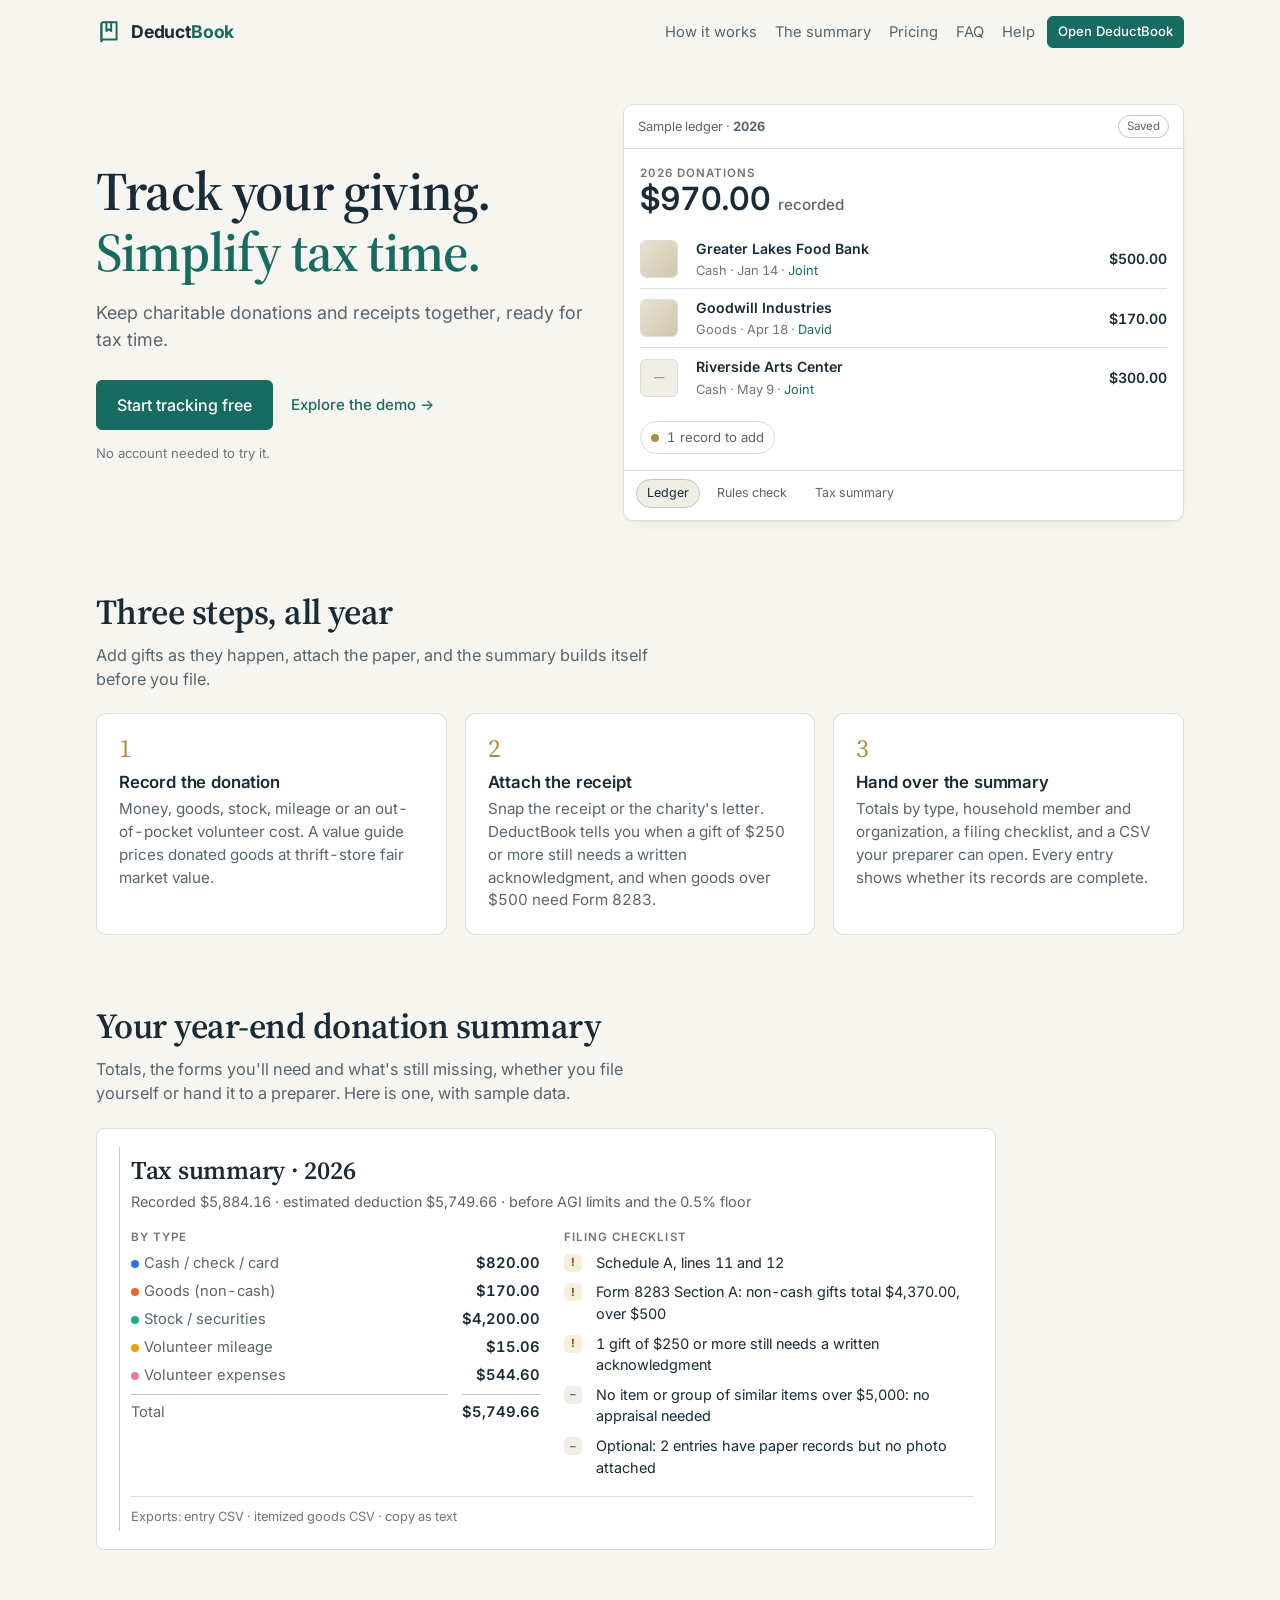
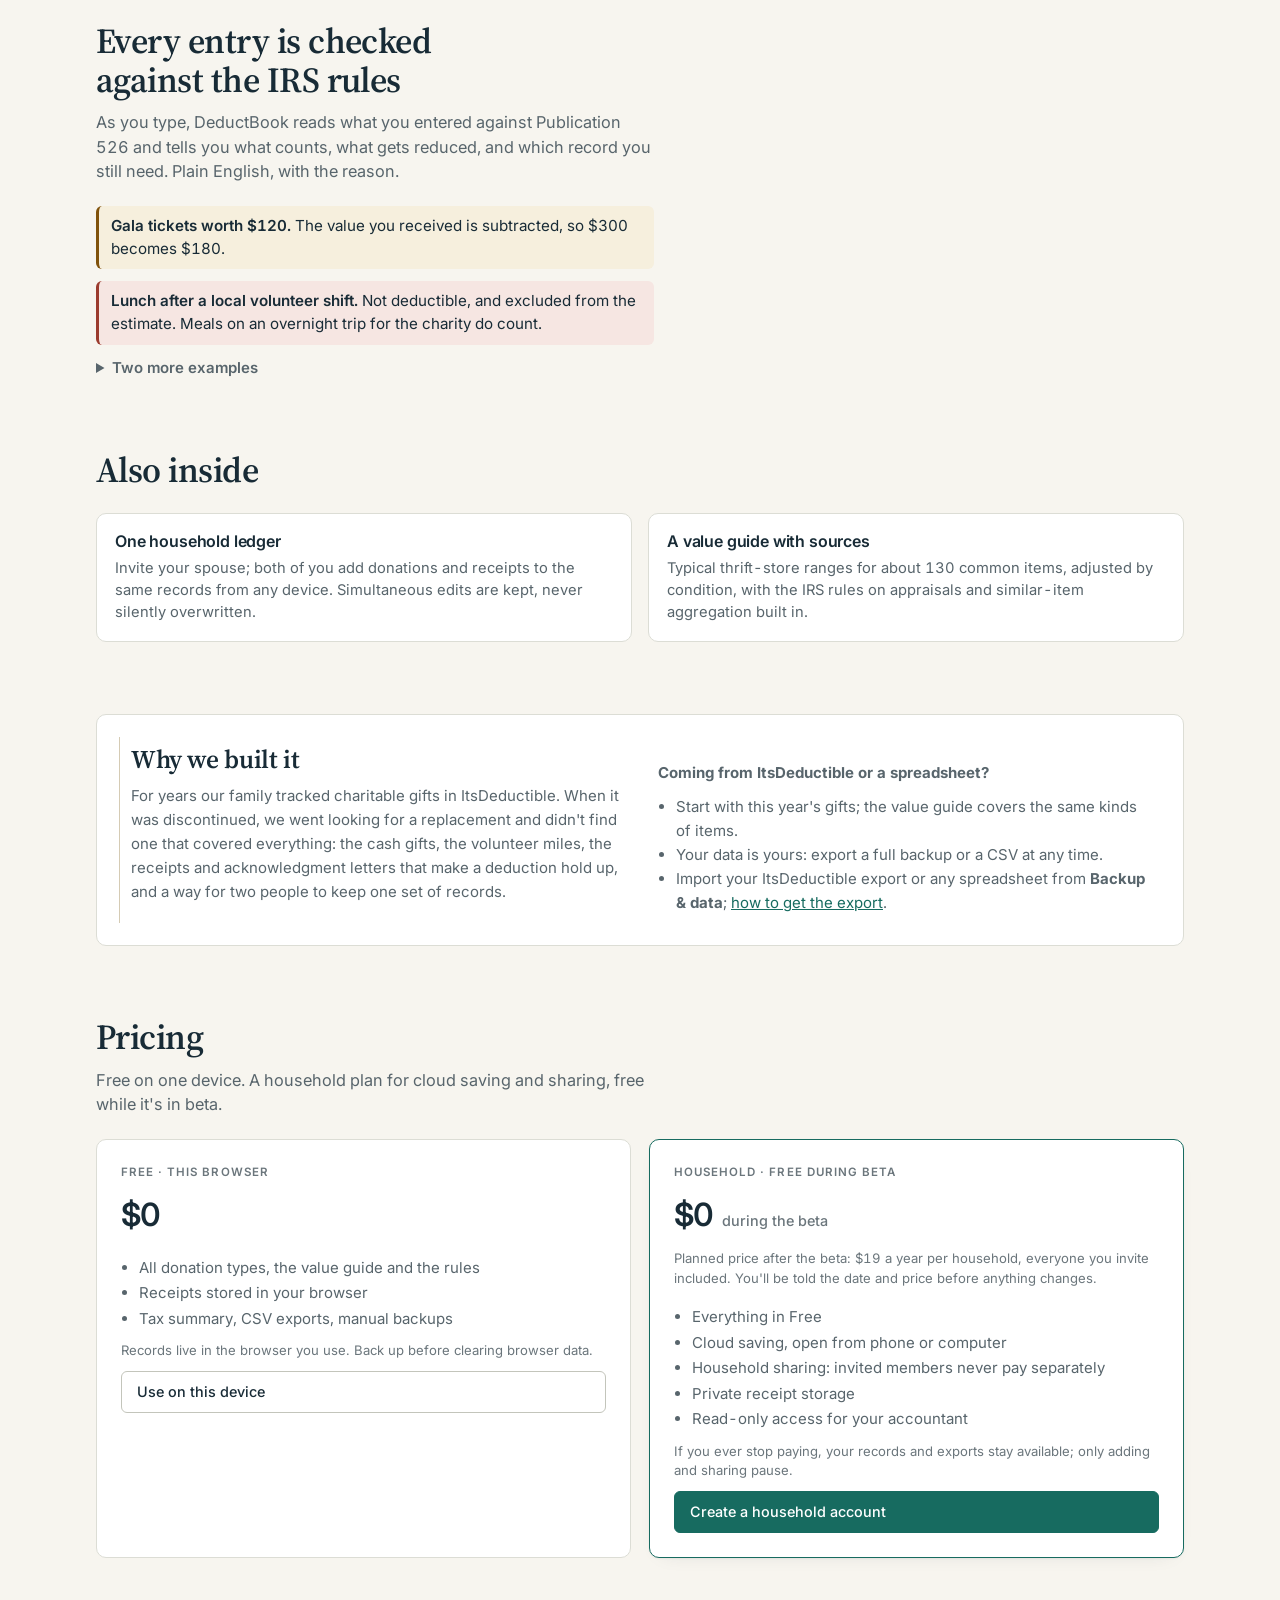
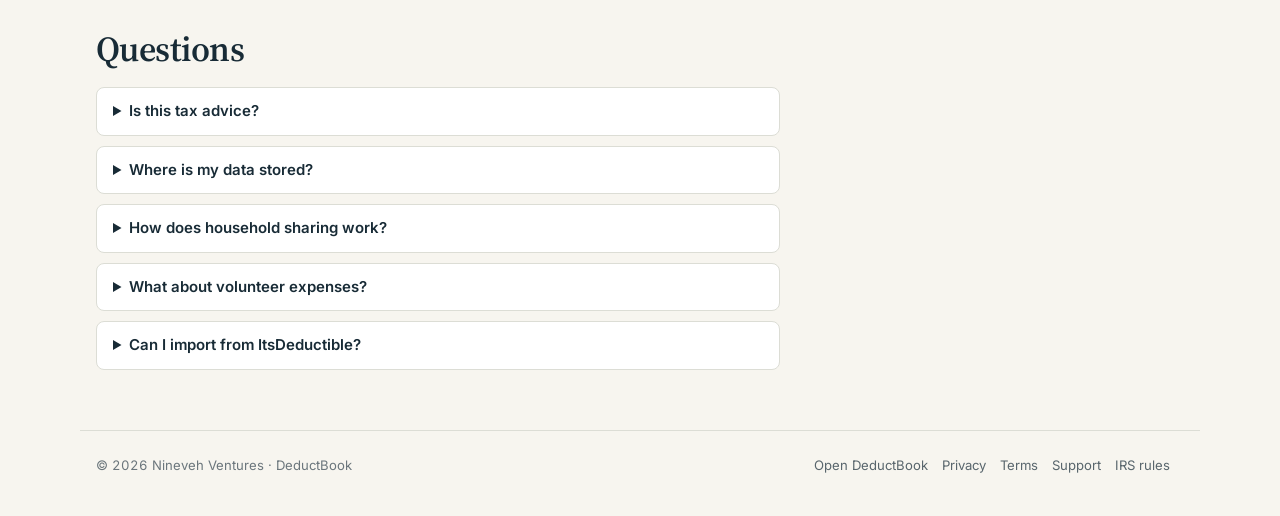
==== commit 02518427: "Help page with searchable FAQ and the ItsDeductible export steps; spreadsheet importer (ItsDeductibl" ====
--- a/index.html
+++ b/index.html
@@ -26,7 +26,7 @@
       <a href="#how">How it works</a>
       <a href="#summary">The summary</a>
       <a href="#pricing">Pricing</a>
-      <a href="#faq">FAQ</a>
+      <a href="#faq">FAQ</a><a href="help.html">Help</a>
     </nav>
     <a class="btn sm primary" href="app.html">Open DeductBook</a>
   </div>
@@ -175,7 +175,7 @@
       <ul>
         <li>Start with this year's gifts; the value guide covers the same kinds of items.</li>
         <li>Your data is yours: export a full backup or a CSV at any time.</li>
-        <li>Restoring from a DeductBook backup file is built in. A spreadsheet importer is on the roadmap.</li>
+        <li>Import your ItsDeductible export or any spreadsheet from <b>Backup &amp; data</b>; <a href="help.html#itsdeductible">how to get the export</a>.</li>
       </ul>
     </div>
   </section>
@@ -219,7 +219,7 @@
       <details><summary>Where is my data stored?</summary><p>Without an account, only in your browser; nothing is uploaded. With a household account, in a database and private file storage where access is limited to the people in your household. Either way you can export everything. Details are on the <a href="privacy.html">privacy page</a>.</p></details>
       <details><summary>How does household sharing work?</summary><p>Donations belong to a household, not a person. The owner invites people by email. Members can add and edit; viewers, like an accountant, can only read and export. If two people edit the same donation at once, both versions are kept for you to choose from.</p></details>
       <details><summary>What about volunteer expenses?</summary><p>Mileage is deductible at 14¢ a mile plus parking and tolls. Supplies, uniforms with no everyday use, and travel away from home on real charity duty count. Your time, local meals, and childcare don't. DeductBook applies these rules as you fill in the form.</p></details>
-      <details><summary>Can I import from ItsDeductible?</summary><p>Not directly yet. You can start with this year's gifts and value items with the same kind of guide. A spreadsheet importer is on the roadmap.</p></details>
+      <details><summary>Can I import from ItsDeductible?</summary><p>Yes. Request your data export from your Intuit account, then use <b>Backup &amp; data → Import spreadsheet</b> in DeductBook with the ItsDeductibleOnline.xlsx file. Dates, charities, items, values, cash, mileage and stock come across; receipts don't, so you tick off records as you confirm them. <a href="help.html#itsdeductible">Step by step</a>.</p></details>
     </div>
   </section>
 </main>
--- a/css/app.css
+++ b/css/app.css
@@ -324,6 +324,8 @@
 .checklist .item .mk { width: 18px; height: 18px; border-radius: 5px; display: grid; place-items: center; font-size: 0.7rem; font-weight: 700; margin-top: 2px; }
 .mk.need { background: var(--warn-soft); color: var(--warn); } .mk.done { background: var(--ok-soft); color: var(--ok); } .mk.na, .mk.opt { background: var(--surface-2); color: var(--muted); }
 .guide-help summary { cursor: pointer; font-weight: 600; }
+.src { display: inline-block; font-size: 0.72rem; padding: 1px 7px; border-radius: 99px; border: 1px solid var(--line-strong); color: var(--ink-2); white-space: nowrap; }
+.src-est { border-style: dashed; color: var(--muted); }
 .more-details summary { cursor: pointer; font-weight: 600; font-size: 0.9rem; color: var(--ink-2); }
 .more-details summary .hint { font-weight: 400; margin-left: 6px; }
 .demo-steps { display: flex; gap: 6px; flex-wrap: wrap; align-items: center; }
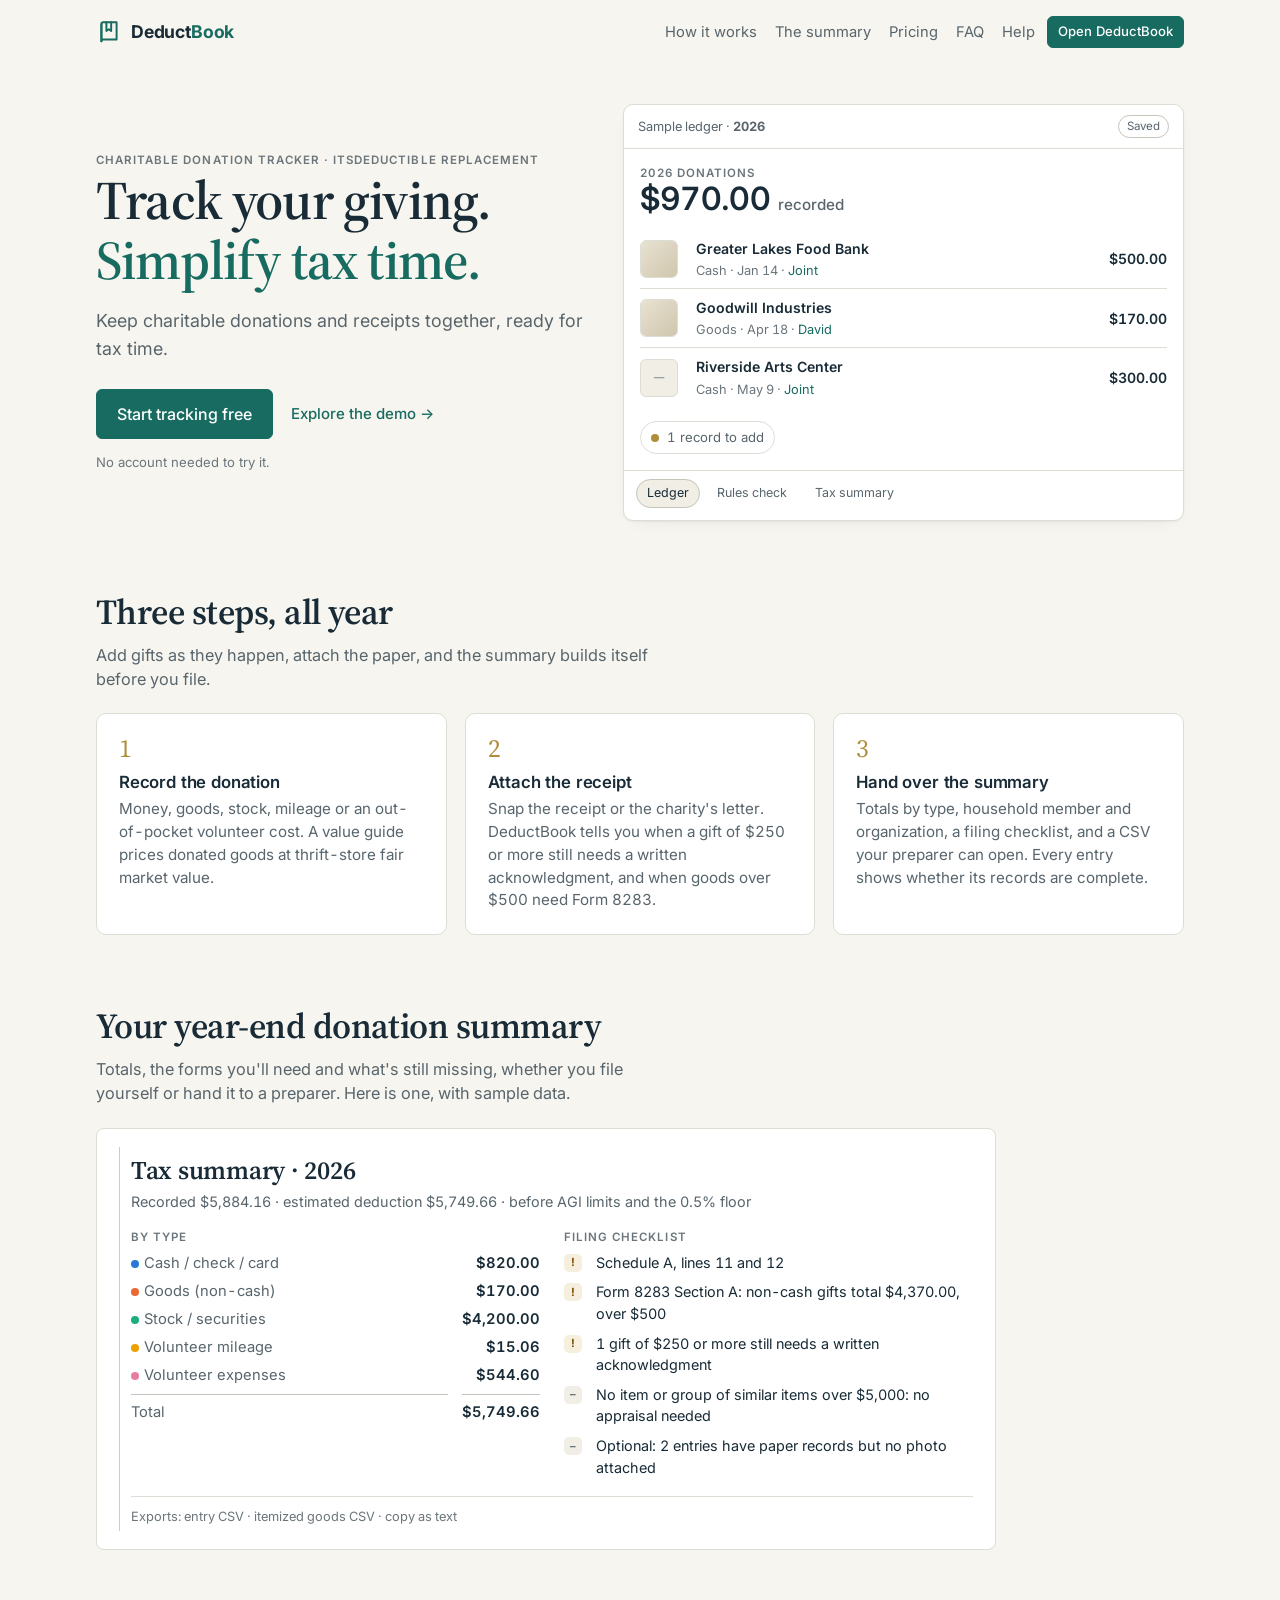
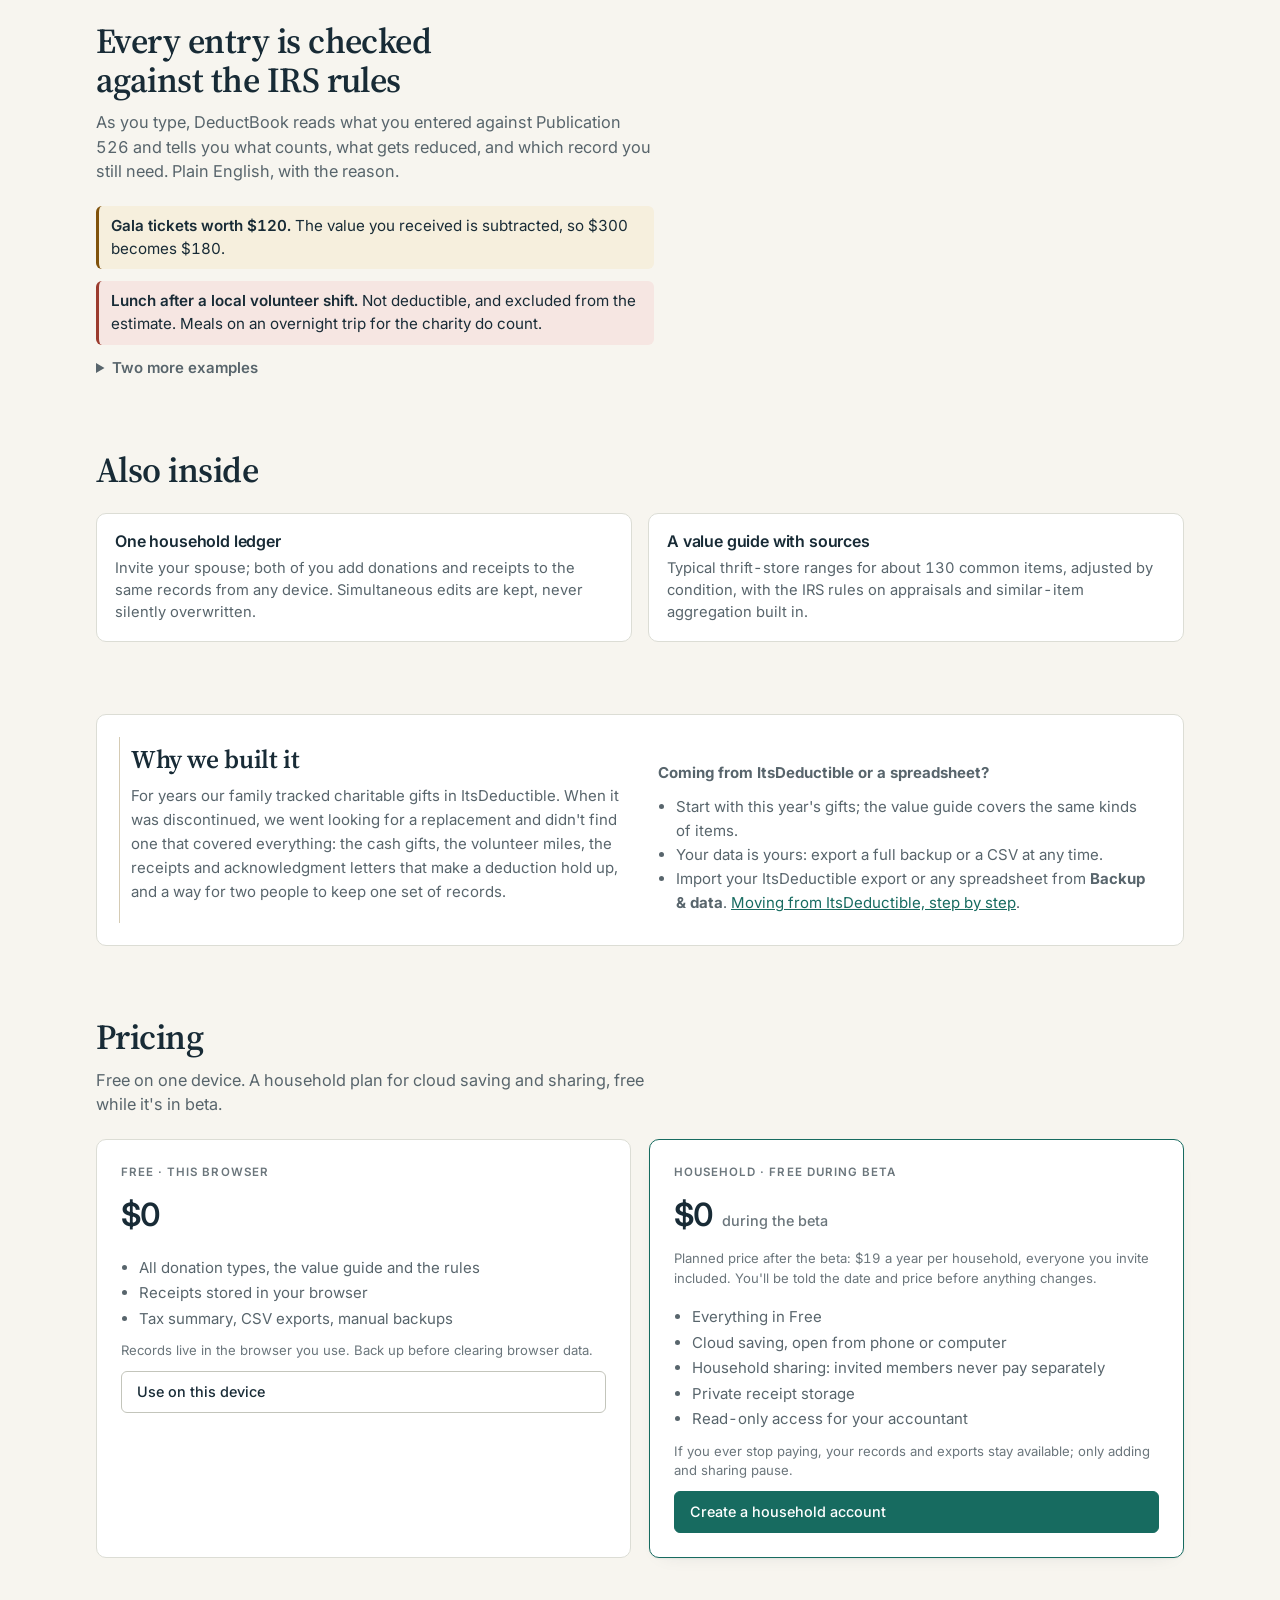
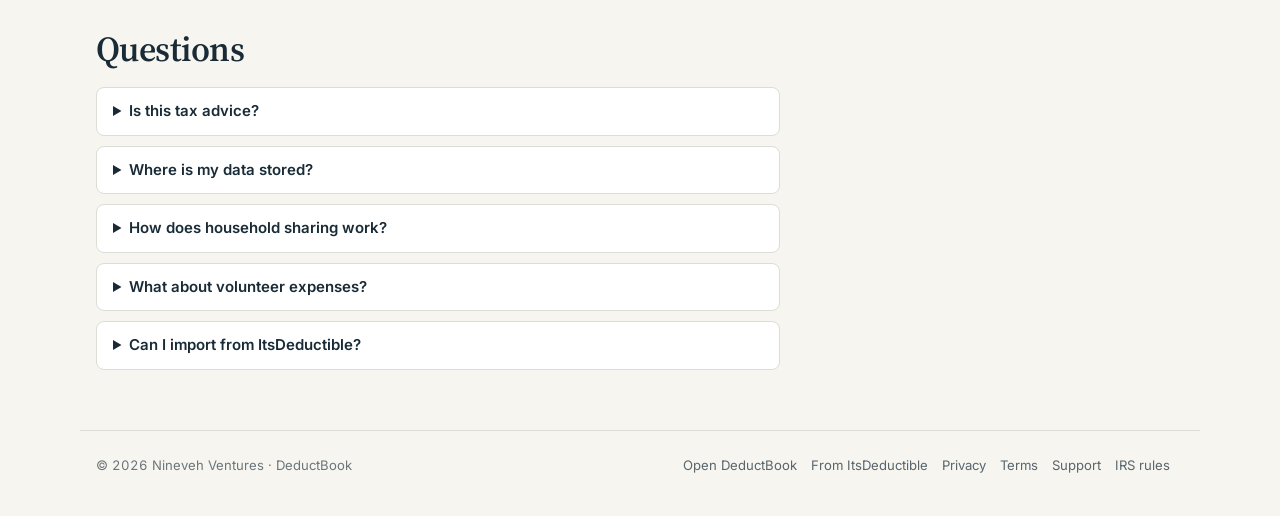
==== commit f826bbc2: "SEO: real titles and descriptions, favicon and app icons, Open Graph preview image, canonical links," ====
--- a/index.html
+++ b/index.html
@@ -3,15 +3,45 @@
 <head>
 <meta charset="UTF-8">
 <meta name="viewport" content="width=device-width, initial-scale=1.0, viewport-fit=cover">
-<title>DeductBook</title>
-<meta name="description" content="Charitable donations, organized for tax time. Keep donations, item values and receipts in one place, see what needs attention, and prepare a clear summary for your return.">
-<link rel="icon" href="data:image/svg+xml,%3Csvg xmlns='http://www.w3.org/2000/svg' viewBox='0 0 24 24' fill='none' stroke='%23176b60' stroke-width='2' stroke-linecap='round' stroke-linejoin='round'%3E%3Cpath d='M5 4.5A1.5 1.5 0 0 1 6.5 3H19v16H6.5A1.5 1.5 0 0 0 5 20.5z'/%3E%3Cpath d='M5 20.5V4.5'/%3E%3Cpath d='M14 3v8l-2.2-1.5L9.6 11V3'/%3E%3C/svg%3E">
+<title>DeductBook: Charitable Donation Tracker for Tax Time</title>
+<meta name="description" content="Track charitable donations, value donated goods, and keep receipts ready for tax time. A free ItsDeductible replacement with the IRS rules built in.">
+<link rel="icon" href="favicon.svg" type="image/svg+xml">
+<link rel="icon" href="favicon-32.png" sizes="32x32" type="image/png">
+<link rel="icon" href="favicon-192.png" sizes="192x192" type="image/png">
+<link rel="apple-touch-icon" href="apple-touch-icon.png">
+<meta name="theme-color" content="#176b60">
+<link rel="canonical" href="https://deductbook.com/">
+<meta property="og:type" content="website">
+<meta property="og:site_name" content="DeductBook">
+<meta property="og:title" content="DeductBook: Charitable Donation Tracker for Tax Time">
+<meta property="og:description" content="Track charitable donations, value donated goods, and keep receipts ready for tax time. A free ItsDeductible replacement with the IRS rules built in.">
+<meta property="og:url" content="https://deductbook.com/">
+<meta property="og:image" content="https://deductbook.com/og-image.png">
+<meta property="og:image:width" content="1200">
+<meta property="og:image:height" content="630">
+<meta name="twitter:card" content="summary_large_image">
+<meta name="twitter:title" content="DeductBook: Charitable Donation Tracker for Tax Time">
+<meta name="twitter:description" content="Track charitable donations, value donated goods, and keep receipts ready for tax time. A free ItsDeductible replacement with the IRS rules built in.">
+<meta name="twitter:image" content="https://deductbook.com/og-image.png">
 <link rel="preconnect" href="https://fonts.googleapis.com">
 <link rel="stylesheet" href="https://fonts.googleapis.com/css2?family=Inter:wght@400;500;600;700&family=Source+Serif+4:opsz,wght@8..60,600&display=swap">
 <link rel="stylesheet" href="css/app.css">
 <link rel="stylesheet" href="css/landing.css">
 <script src="js/config.js"></script>
 <script src="js/config.local.js"></script>
+<script type="application/ld+json">
+{"@context":"https://schema.org","@graph":[
+ {"@type":"Organization","@id":"https://deductbook.com/#org","name":"DeductBook","url":"https://deductbook.com/","logo":"https://deductbook.com/favicon-512.png","email":"support@deductbook.com"},
+ {"@type":"WebSite","@id":"https://deductbook.com/#site","url":"https://deductbook.com/","name":"DeductBook","publisher":{"@id":"https://deductbook.com/#org"}},
+ {"@type":"SoftwareApplication","name":"DeductBook","applicationCategory":"FinanceApplication","operatingSystem":"Web browser","url":"https://deductbook.com/app.html","description":"Charitable donation tracker: cash gifts, donated goods with a sourced value guide, stock, volunteer mileage and expenses, receipts, and a tax summary, with every entry checked against the IRS record-keeping rules.","offers":{"@type":"Offer","price":"0","priceCurrency":"USD","description":"Free in your browser. Household accounts free during the beta; planned price $19 per year per household."},"publisher":{"@id":"https://deductbook.com/#org"}},
+ {"@type":"FAQPage","mainEntity":[
+  {"@type":"Question","name":"Is DeductBook tax advice?","acceptedAnswer":{"@type":"Answer","text":"No. DeductBook organizes your records and explains the IRS rules in plain English, citing Publication 526 and 561. Confirm deductions with a qualified preparer."}},
+  {"@type":"Question","name":"Where is my data stored?","acceptedAnswer":{"@type":"Answer","text":"Without an account, only in your browser; nothing is uploaded. With a household account, in private storage shared only with the people you invite."}},
+  {"@type":"Question","name":"Can I import from ItsDeductible?","acceptedAnswer":{"@type":"Answer","text":"Yes. Request your data export from your Intuit account, then use Backup & data, Import spreadsheet, with the ItsDeductibleOnline.xlsx file. Dates, charities, items, values, cash, mileage and stock come across."}},
+  {"@type":"Question","name":"What does the household plan cost?","acceptedAnswer":{"@type":"Answer","text":"Nothing during the beta. The planned price afterwards is $19 a year per household, covering everyone you invite."}}
+ ]}
+]}
+</script>
 </head>
 <body>
 
@@ -35,6 +65,7 @@
 <main class="land">
   <section class="hero">
     <div>
+      <p class="eyebrow">Charitable donation tracker · ItsDeductible replacement</p>
       <h1 class="serif">Track your giving. <span>Simplify tax time.</span></h1>
       <p class="lede">Keep charitable donations and receipts together, ready for tax time.</p>
       <div class="cta">
@@ -175,7 +206,7 @@
       <ul>
         <li>Start with this year's gifts; the value guide covers the same kinds of items.</li>
         <li>Your data is yours: export a full backup or a CSV at any time.</li>
-        <li>Import your ItsDeductible export or any spreadsheet from <b>Backup &amp; data</b>; <a href="help.html#itsdeductible">how to get the export</a>.</li>
+        <li>Import your ItsDeductible export or any spreadsheet from <b>Backup &amp; data</b>. <a href="itsdeductible-alternative.html">Moving from ItsDeductible, step by step</a>.</li>
       </ul>
     </div>
   </section>
@@ -227,7 +258,7 @@
 <footer class="land-footer">
   <div class="inner">
     <span>© 2026 Nineveh Ventures · DeductBook</span>
-    <span><a href="app.html">Open DeductBook</a><a href="privacy.html">Privacy</a><a href="terms.html">Terms</a><a href="support.html">Support</a><a href="app.html#rules">IRS rules</a></span>
+    <span><a href="app.html">Open DeductBook</a><a href="itsdeductible-alternative.html">From ItsDeductible</a><a href="privacy.html">Privacy</a><a href="terms.html">Terms</a><a href="support.html">Support</a><a href="app.html#rules">IRS rules</a></span>
   </div>
 </footer>
 <script>
